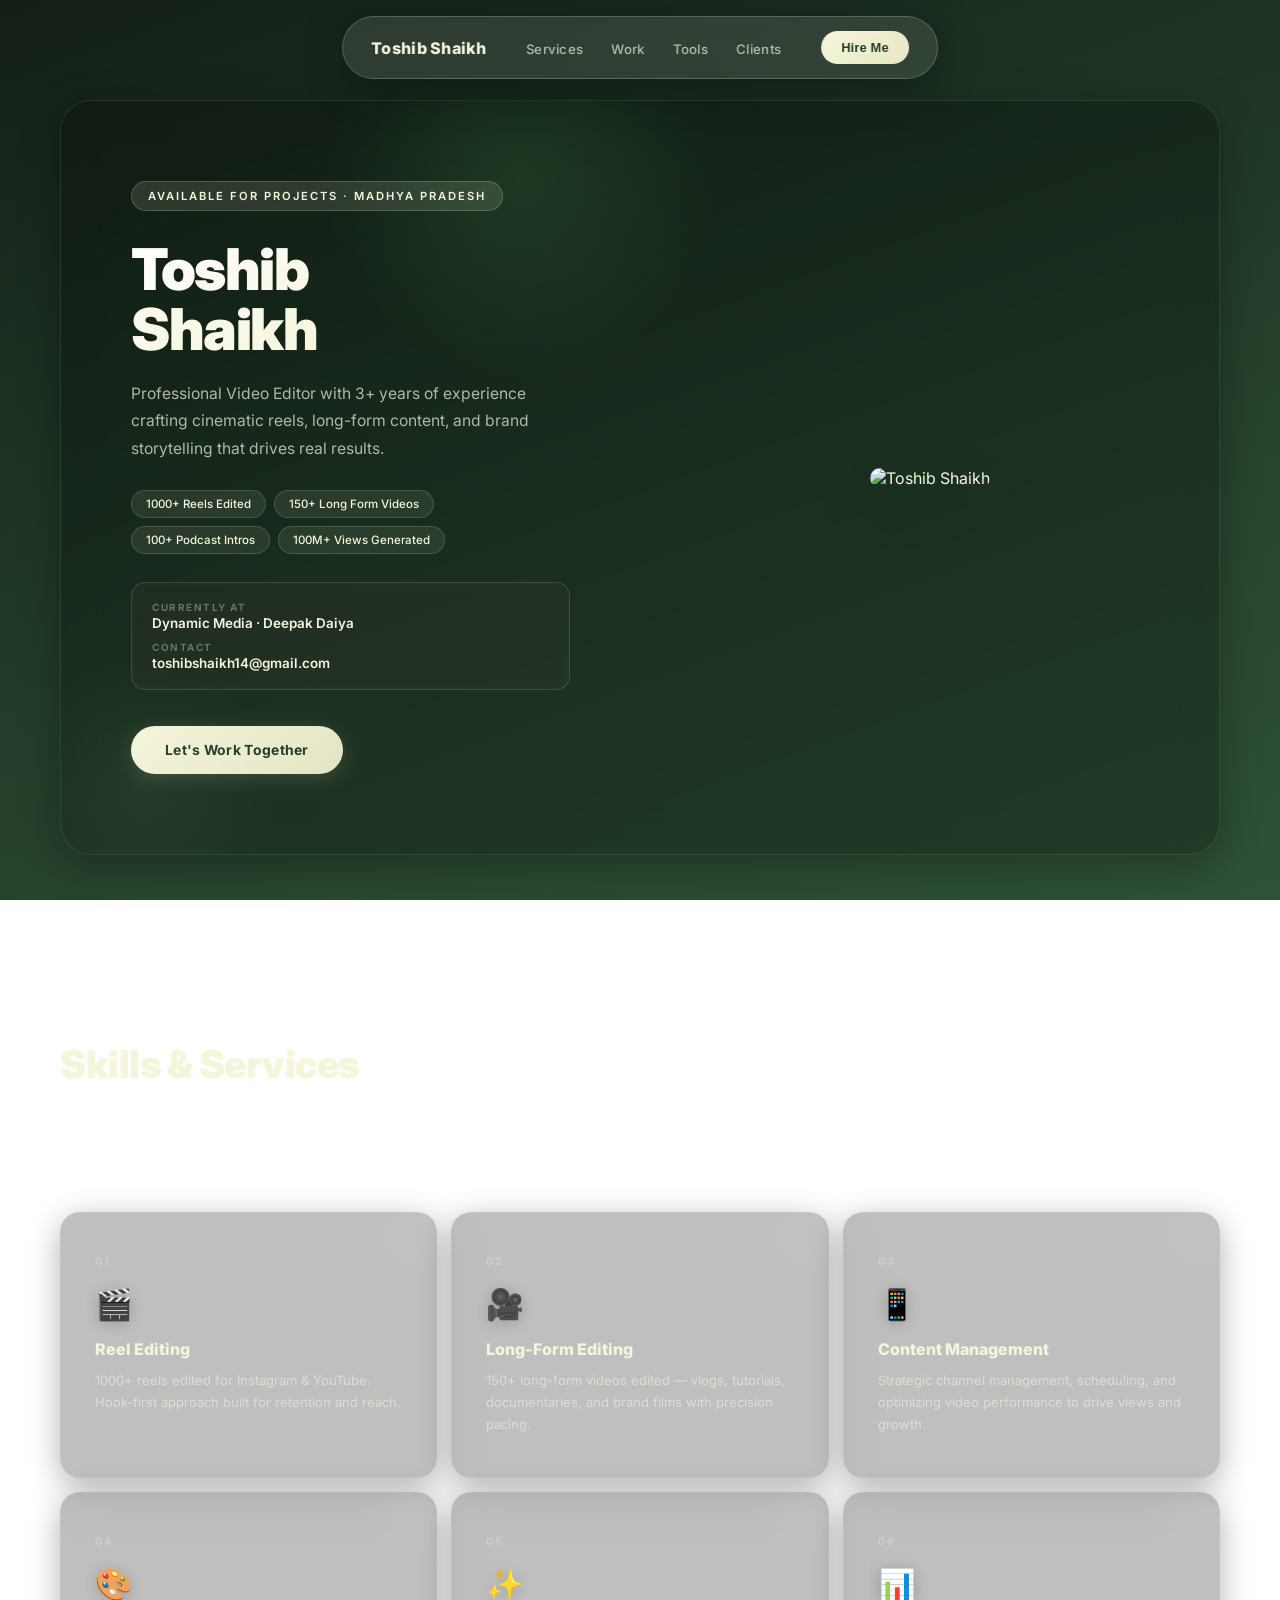
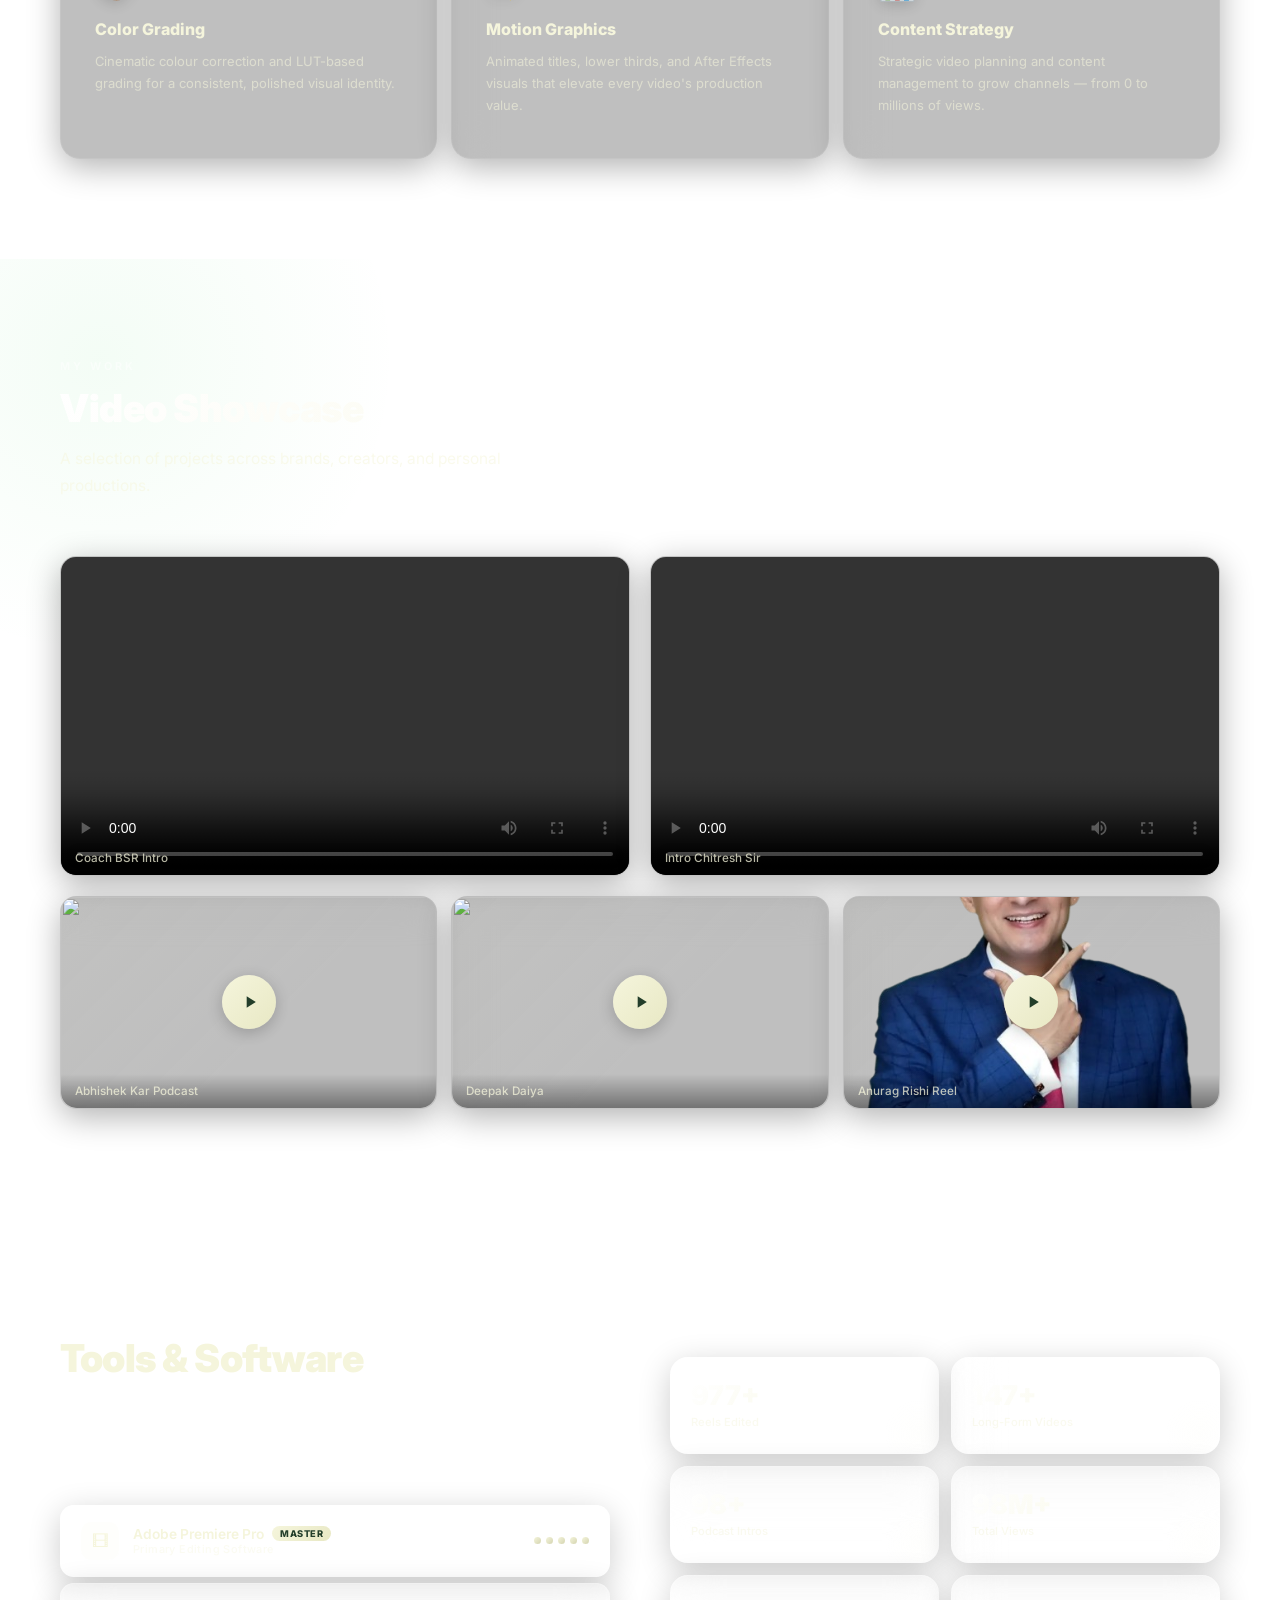
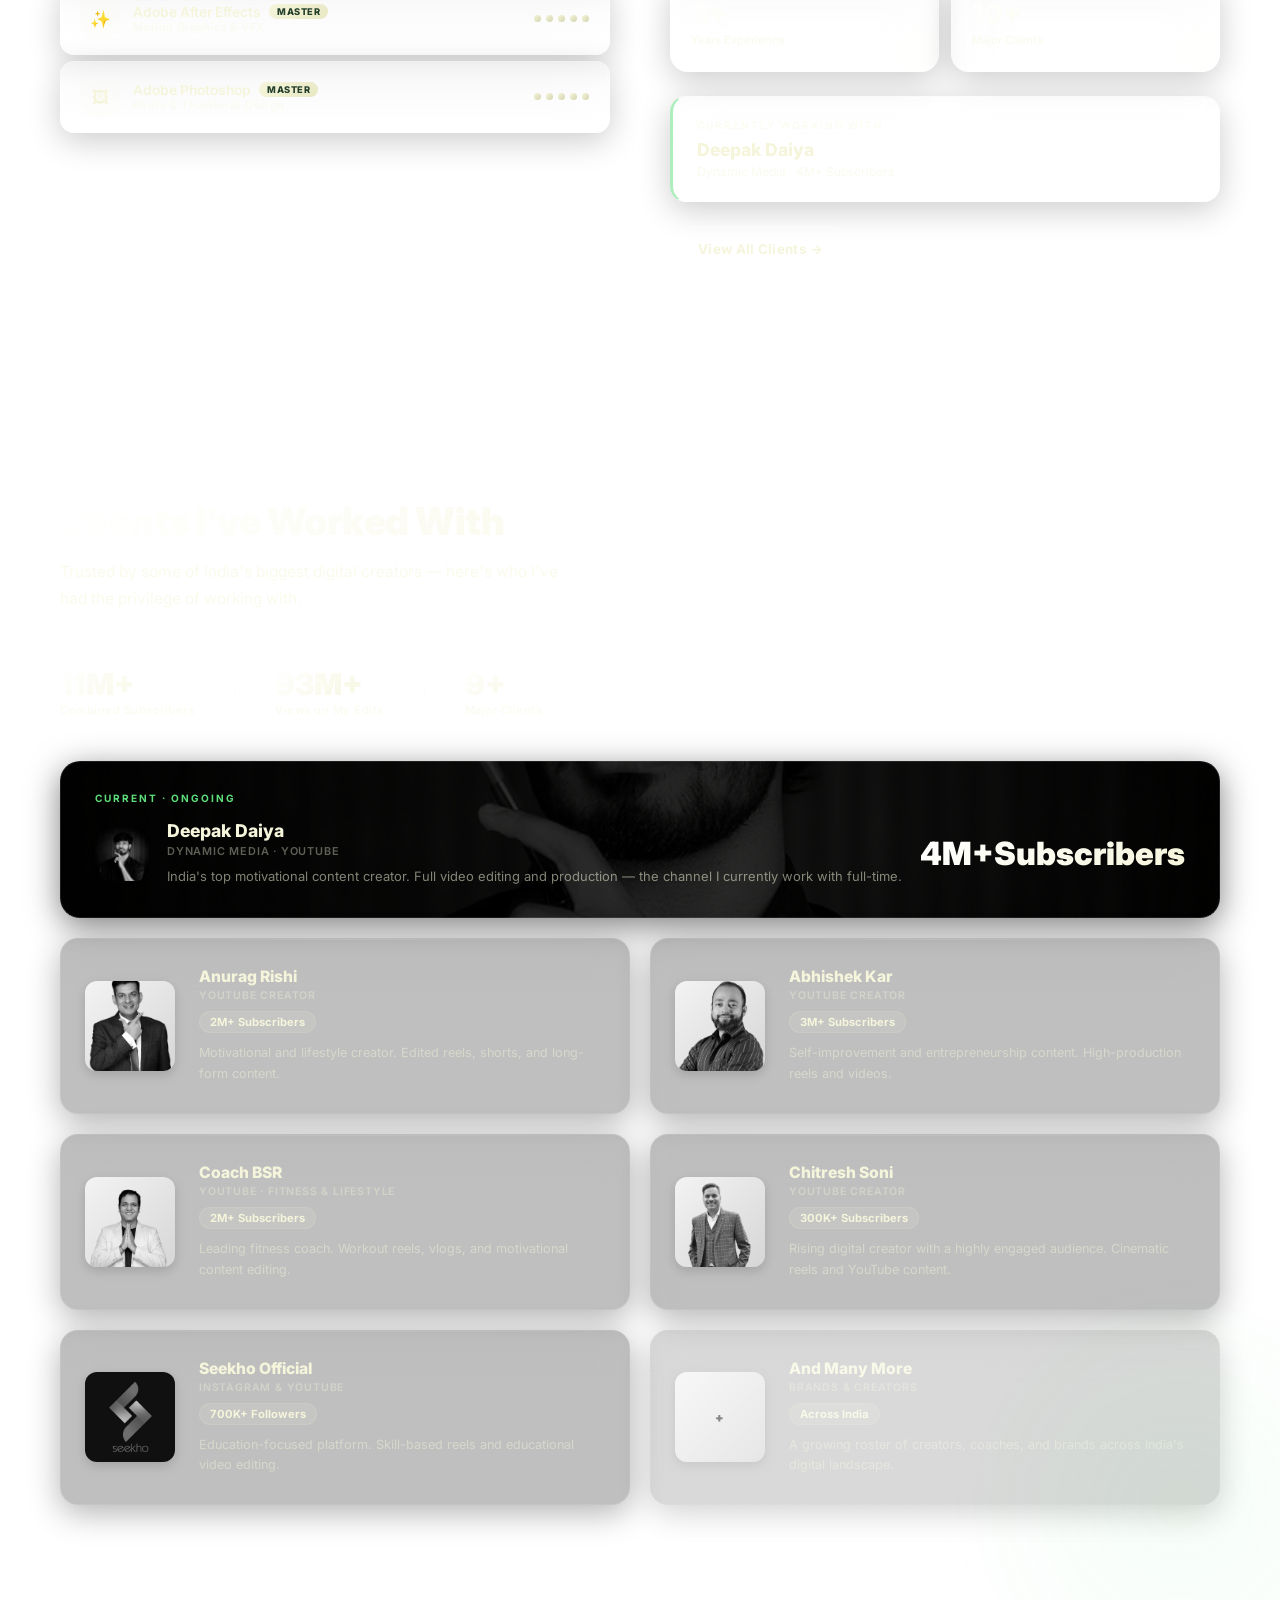
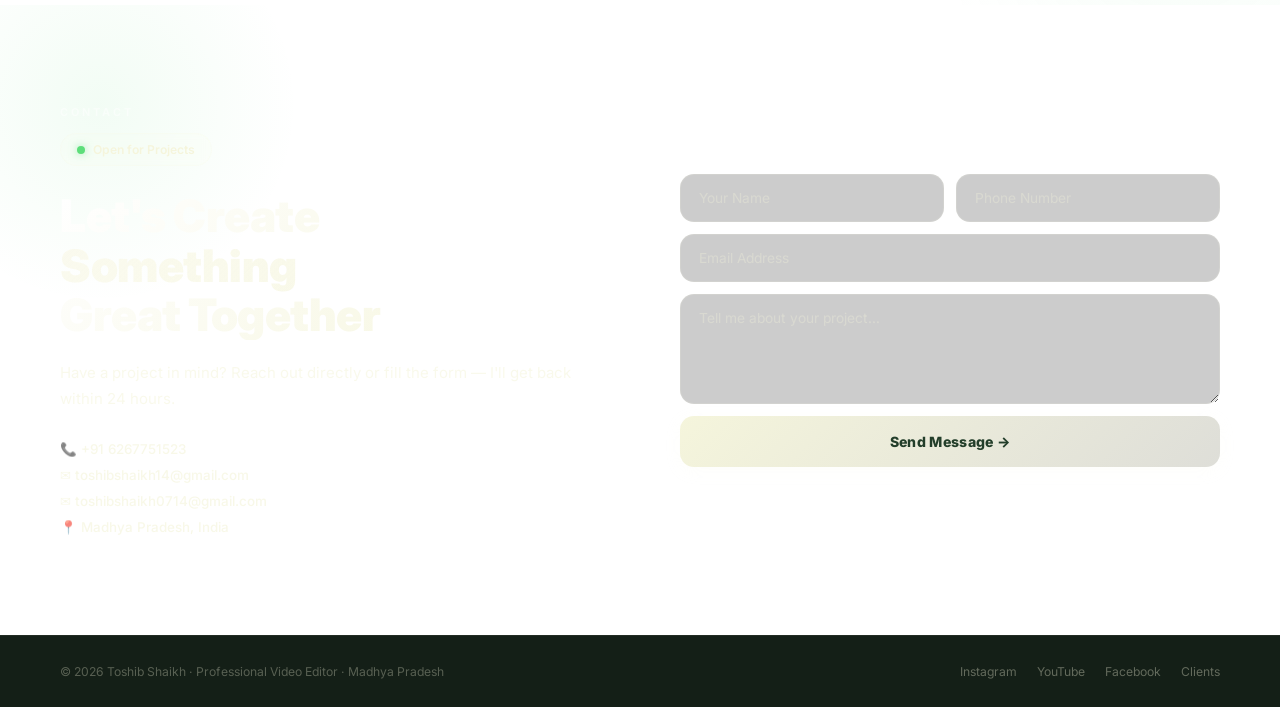
==== index.html @ c33f07a5 "added files" ====
<!DOCTYPE html>
<html lang="en">
<head>
  <meta charset="UTF-8" />
  <meta name="viewport" content="width=device-width, initial-scale=1.0" />
  <title>Toshib Shaikh — Portfolio</title>
  <link href="https://fonts.googleapis.com/css2?family=Inter:wght@300;400;500;600;700;800;900&display=swap" rel="stylesheet" />
  <link rel="stylesheet" href="style.css" />
</head>
<body>

  <!-- PAGE LOADER -->
  <div id="loader">
    <div class="loader-inner">
      <span>T</span><span>S</span>
    </div>
  </div>

  <!-- NAV -->
  <nav>
    <div class="logo">Toshib Shaikh</div>
    <ul>
      <li><a href="#services">Services</a></li>
      <li><a href="#showcase">Work</a></li>
      <li><a href="#tools">Tools</a></li>
      <li><a href="#clients">Clients</a></li>
    </ul>
    <button class="nav-cta" onclick="document.getElementById('cta').scrollIntoView({behavior:'smooth'})">Hire Me</button>
  </nav>

  <!-- 01 · HERO -->
  <section id="hero">
    <div class="hero-glass-panel">
      <div class="hero-left">
      <span class="hero-tag reveal-tag">Available for Projects · Madhya Pradesh</span>
      <h1 class="reveal-title">Toshib<br /><span>Shaikh</span></h1>
      <p class="reveal-fade">Professional Video Editor with 3+ years of experience crafting cinematic reels, long-form content, and brand storytelling that drives real results.</p>
      <div class="hero-badges reveal-fade">
        <span class="badge">1000+ Reels Edited</span>
        <span class="badge">150+ Long Form Videos</span>
        <span class="badge">100+ Podcast Intros</span>
        <span class="badge">100M+ Views Generated</span>
      </div>
      <div class="hero-meta reveal-fade">
        <div class="meta-item">
          <span class="meta-label">Currently at</span>
          <span class="meta-val">Dynamic Media · Deepak Daiya</span>
        </div>
        <div class="meta-item">
          <span class="meta-label">Contact</span>
          <span class="meta-val">toshibshaikh14@gmail.com</span>
        </div>
      </div>
      <a href="#cta" class="hero-btn reveal-fade">Let's Work Together</a>
    </div>

    <div class="hero-right">
      <img src="Untitled-1.png" alt="Toshib Shaikh" class="hero-photo" />
    </div>
    </div>
  </section>

  <!-- 02 · SERVICES -->
  <section id="services">
    <div class="section-label reveal">What I Do</div>
    <h2 class="section-title reveal">Skills &amp; Services</h2>
    <p class="section-sub reveal">From 60-second viral reels to full-scale video production — every frame crafted with intention.</p>

    <div class="services-grid">
      <div class="service-card reveal" style="--d:0ms">
        <div class="s-num">01</div>
        <div class="s-icon">🎬</div>
        <h3>Reel Editing</h3>
        <p>1000+ reels edited for Instagram &amp; YouTube. Hook-first approach built for retention and reach.</p>
      </div>
      <div class="service-card reveal" style="--d:100ms">
        <div class="s-num">02</div>
        <div class="s-icon">🎥</div>
        <h3>Long-Form Editing</h3>
        <p>150+ long-form videos edited — vlogs, tutorials, documentaries, and brand films with precision pacing.</p>
      </div>
      <div class="service-card reveal" style="--d:200ms">
        <div class="s-num">03</div>
        <div class="s-icon">📱</div>
        <h3>Content Management</h3>
        <p>Strategic channel management, scheduling, and optimizing video performance to drive views and growth.</p>
      </div>
      <div class="service-card reveal" style="--d:300ms">
        <div class="s-num">04</div>
        <div class="s-icon">🎨</div>
        <h3>Color Grading</h3>
        <p>Cinematic colour correction and LUT-based grading for a consistent, polished visual identity.</p>
      </div>
      <div class="service-card reveal" style="--d:400ms">
        <div class="s-num">05</div>
        <div class="s-icon">✨</div>
        <h3>Motion Graphics</h3>
        <p>Animated titles, lower thirds, and After Effects visuals that elevate every video's production value.</p>
      </div>
      <div class="service-card reveal" style="--d:500ms">
        <div class="s-num">06</div>
        <div class="s-icon">📊</div>
        <h3>Content Strategy</h3>
        <p>Strategic video planning and content management to grow channels — from 0 to millions of views.</p>
      </div>
    </div>
  </section>

  <!-- 03 · VIDEO SHOWCASE -->
  <section id="showcase">
    <div class="section-label reveal">My Work</div>
    <h2 class="section-title reveal">Video Showcase</h2>
    <p class="section-sub reveal">A selection of projects across brands, creators, and personal productions.</p>

        <div class="video-grid video-grid-top" style="display: grid; grid-template-columns: 1fr 1fr; gap: 20px; margin-bottom: 20px;">
      <div class="video-placeholder reveal" style="padding: 0; display: block; overflow: hidden;">
        <video src="intro bsr .mp4" controls preload="metadata" style="width: 100%; height: 100%; object-fit: cover;"></video>
        <div class="video-label">Coach BSR Intro</div>
      </div>
      <div class="video-placeholder reveal" style="padding: 0; display: block; overflow: hidden;">
        <video src="intro chitresh sir .mp4" controls preload="metadata" style="width: 100%; height: 100%; object-fit: cover;"></video>
        <div class="video-label">Intro Chitresh Sir</div>
      </div>
    </div>

    <div class="video-grid video-grid-bottom" style="display: grid; grid-template-columns: repeat(3, 1fr); gap: 14px;">
      <a href="https://youtu.be/81o1W-Tavi4?si=XiEl5JN5Mvs0UASx" target="_blank" class="video-placeholder reveal" style="padding: 0; display: block; overflow: hidden; text-decoration: none;">
        <img src="https://img.youtube.com/vi/81o1W-Tavi4/hqdefault.jpg" style="width: 100%; height: 100%; object-fit: cover;" />
        <div class="play-btn" style="position: absolute; top: 50%; left: 50%; margin: -27px 0 0 -27px; z-index: 2;">
          <svg viewBox="0 0 24 24"><path d="M8 5v14l11-7z"/></svg>
        </div>
        <div class="video-label">Abhishek Kar Podcast</div>
      </a>
      
      <a href="https://youtube.com/shorts/jWPcr5evZ18?si=0eMpewU6nlNtrWxi" target="_blank" class="video-placeholder reveal" style="padding: 0; display: block; overflow: hidden; text-decoration: none;">
        <img src="https://img.youtube.com/vi/jWPcr5evZ18/hqdefault.jpg" style="width: 100%; height: 100%; object-fit: cover;" />
        <div class="play-btn" style="position: absolute; top: 50%; left: 50%; margin: -27px 0 0 -27px; z-index: 2;">
          <svg viewBox="0 0 24 24"><path d="M8 5v14l11-7z"/></svg>
        </div>
        <div class="video-label">Deepak Daiya</div>
      </a>

      <a href="https://www.instagram.com/reel/DUlFeMIiTNd/?igsh=MWJrN2l4NTV4YjMwaQ==" target="_blank" class="video-placeholder reveal" style="padding: 0; display: block; overflow: hidden; text-decoration: none;">
        <img src="anurag rishi.png" style="width: 100%; height: 100%; object-fit: cover;" />
        <div class="play-btn" style="position: absolute; top: 50%; left: 50%; margin: -27px 0 0 -27px; z-index: 2;">
          <svg viewBox="0 0 24 24"><path d="M8 5v14l11-7z"/></svg>
        </div>
        <div class="video-label">Anurag Rishi Reel</div>
      </a>
    </div>
  </section>

  <!-- 04 · TOOLS -->
  <section id="tools">
    <div class="tools-wrapper">
      <div>
        <div class="section-label reveal">My Arsenal</div>
        <h2 class="section-title reveal">Tools &amp; Software</h2>
        <p class="section-sub reveal">Master-level Adobe suite expertise with deep knowledge across editing, design, and social platforms.</p>
        <div class="tools-list">

          <div class="tool-row reveal" style="--d:0ms">
            <div class="tool-info">
              <div class="tool-icon">🎞</div>
              <div>
                <div class="tool-name">Adobe Premiere Pro <span class="master-tag">Master</span></div>
                <div class="tool-cat">Primary Editing Software</div>
              </div>
            </div>
            <div class="tool-level">
              <div class="dot filled"></div><div class="dot filled"></div><div class="dot filled"></div><div class="dot filled"></div><div class="dot filled"></div>
            </div>
          </div>

          <div class="tool-row reveal" style="--d:60ms">
            <div class="tool-info">
              <div class="tool-icon">✨</div>
              <div>
                <div class="tool-name">Adobe After Effects <span class="master-tag">Master</span></div>
                <div class="tool-cat">Motion Graphics &amp; VFX</div>
              </div>
            </div>
            <div class="tool-level">
              <div class="dot filled"></div><div class="dot filled"></div><div class="dot filled"></div><div class="dot filled"></div><div class="dot filled"></div>
            </div>
          </div>

          <div class="tool-row reveal" style="--d:120ms">
            <div class="tool-info">
              <div class="tool-icon">🖼</div>
              <div>
                <div class="tool-name">Adobe Photoshop <span class="master-tag">Master</span></div>
                <div class="tool-cat">Photo &amp; Thumbnail Design</div>
              </div>
            </div>
            <div class="tool-level">
              <div class="dot filled"></div><div class="dot filled"></div><div class="dot filled"></div><div class="dot filled"></div><div class="dot filled"></div>
            </div>
          </div>

        </div>
      </div>

      <div class="tools-right">
        <div class="section-label reveal">By the Numbers</div>
        <div class="tools-stat">
          <div class="stat-box reveal" style="--d:0ms"><div class="num">1000+</div><div class="lbl">Reels Edited</div></div>
          <div class="stat-box reveal" style="--d:80ms"><div class="num">150+</div><div class="lbl">Long-Form Videos</div></div>
          <div class="stat-box reveal" style="--d:160ms"><div class="num">100+</div><div class="lbl">Podcast Intros</div></div>
          <div class="stat-box reveal" style="--d:240ms"><div class="num">100M+</div><div class="lbl">Total Views</div></div>
          <div class="stat-box reveal" style="--d:320ms"><div class="num">3+</div><div class="lbl">Years Experience</div></div>
          <div class="stat-box reveal" style="--d:400ms"><div class="num">10+</div><div class="lbl">Major Clients</div></div>
        </div>

        <div class="currently-at reveal">
          <div class="ca-label">Currently Working With</div>
          <div class="ca-name">Deepak Daiya</div>
          <div class="ca-sub">Dynamic Media · 4M+ Subscribers</div>
        </div>

        <a href="#clients" class="view-clients-btn reveal">View All Clients →</a>
      </div>
    </div>
  </section>

  <!-- 05 · CLIENTS -->
  <section id="clients">
    <div class="section-label reveal">Collaborations</div>
    <h2 class="section-title reveal">Clients I've Worked With</h2>
    <p class="section-sub reveal">Trusted by some of India's biggest digital creators — here's who I've had the privilege of working with.</p>

    <!-- Impact numbers -->
    <div class="clients-impact reveal">
      <div class="ci-item"><span class="ci-num">12M+</span><span class="ci-lbl">Combined Subscribers</span></div>
      <div class="ci-divider"></div>
      <div class="ci-item"><span class="ci-num">100M+</span><span class="ci-lbl">Views on My Edits</span></div>
      <div class="ci-divider"></div>
      <div class="ci-item"><span class="ci-num">10+</span><span class="ci-lbl">Major Clients</span></div>
    </div>

    <!-- Featured client -->
    <!-- Added background style for Deepak Daiya per user request -->
    <div class="client-featured reveal" style="background: linear-gradient(rgba(0,0,0,0.8), rgba(0,0,0,0.8)), url('deepak daiya.jpg') center/cover; background-blend-mode: luminosity; box-shadow: 0 8px 32px rgba(0, 0, 0, 0.5); border: 1px solid rgba(255, 255, 255, 0.1);">
      <div class="cf-badge">Current · Ongoing</div>
      <div class="cf-body">
        <img src="deepak daiya.jpg" class="cf-avatar" alt="Deepak Daiya" style="object-fit: cover; filter: grayscale(100%); padding: 0;" />
        <div class="cf-info">
          <h3>Deepak Daiya</h3>
          <span class="cf-platform">Dynamic Media · YouTube</span>
          <p>India's top motivational content creator. Full video editing and production — the channel I currently work with full-time.</p>
        </div>
        <div class="cf-subs">4M+<span>Subscribers</span></div>
      </div>
    </div>

    <!-- Client grid -->
    <div class="clients-grid">
      <div class="client-card reveal" style="--d:0ms">
        <img src="anurag rishi.png" class="client-avatar" alt="Anurag Rishi" style="object-fit: cover; padding: 0;" />
        <div class="client-info">
          <h3>Anurag Rishi</h3>
          <div class="client-platform">YouTube Creator</div>
          <div class="client-subs">2M+ Subscribers</div>
          <p class="client-desc">Motivational and lifestyle creator. Edited reels, shorts, and long-form content.</p>
        </div>
      </div>
      <div class="client-card reveal" style="--d:100ms">
        <img src="Abhishek kar.png" class="client-avatar" alt="Abhishek Kar" style="object-fit: cover; padding: 0;" />
        <div class="client-info">
          <h3>Abhishek Kar</h3>
          <div class="client-platform">YouTube Creator</div>
          <div class="client-subs">3M+ Subscribers</div>
          <p class="client-desc">Self-improvement and entrepreneurship content. High-production reels and videos.</p>
        </div>
      </div>
      <div class="client-card reveal" style="--d:200ms">
        <img src="coach bsr.png" class="client-avatar" alt="Coach BSR" style="object-fit: cover; padding: 0;" />
        <div class="client-info">
          <h3>Coach BSR</h3>
          <div class="client-platform">YouTube · Fitness &amp; Lifestyle</div>
          <div class="client-subs">2M+ Subscribers</div>
          <p class="client-desc">Leading fitness coach. Workout reels, vlogs, and motivational content editing.</p>
        </div>
      </div>
      <div class="client-card reveal" style="--d:300ms">
        <img src="chitresh soni.png" class="client-avatar" alt="Chitresh Soni" style="object-fit: cover; padding: 0;" />
        <div class="client-info">
          <h3>Chitresh Soni</h3>
          <div class="client-platform">YouTube Creator</div>
          <div class="client-subs">300K+ Subscribers</div>
          <p class="client-desc">Rising digital creator with a highly engaged audience. Cinematic reels and YouTube content.</p>
        </div>
      </div>
      <div class="client-card reveal" style="--d:400ms">
        <img src="seekho.webp" class="client-avatar" alt="Seekho" style="object-fit: cover; padding: 0;" />
        <div class="client-info">
          <h3>Seekho Official</h3>
          <div class="client-platform">Instagram &amp; YouTube</div>
          <div class="client-subs">700K+ Followers</div>
          <p class="client-desc">Education-focused platform. Skill-based reels and educational video editing.</p>
        </div>
      </div>
      <div class="client-card reveal many-more" style="--d:500ms">
        <div class="client-avatar">+</div>
        <div class="client-info">
          <h3>And Many More</h3>
          <div class="client-platform">Brands &amp; Creators</div>
          <div class="client-subs">Across India</div>
          <p class="client-desc">A growing roster of creators, coaches, and brands across India's digital landscape.</p>
        </div>
      </div>
    </div>
  </section>

  <!-- 06 · CTA -->
  <section id="cta">
    <div class="cta-left">
      <div class="section-label reveal">Contact</div>
      <div class="avail-badge reveal"><span class="avail-dot"></span> Open for Projects</div>
      <h2 class="reveal">Let's Create<br /><em>Something</em><br />Great Together</h2>
      <p class="reveal">Have a project in mind? Reach out directly or fill the form — I'll get back within 24 hours.</p>
      <div class="contact-details reveal">
        <a href="tel:6267751523" class="contact-link">📞 +91 6267751523</a>
        <a href="mailto:toshibshaikh14@gmail.com" class="contact-link">✉ toshibshaikh14@gmail.com</a>
        <a href="mailto:toshibshaikh0714@gmail.com" class="contact-link">✉ toshibshaikh0714@gmail.com</a>
        <span class="contact-link">📍 Madhya Pradesh, India</span>
      </div>
    </div>

    <form class="contact-form reveal" onsubmit="handleSubmit(event)">
      <div class="form-row">
        <input type="text" id="contact-name" placeholder="Your Name" required />
        <input type="tel" id="contact-phone" placeholder="Phone Number" required />
      </div>
      <input type="email" id="contact-email" placeholder="Email Address" required />
      <textarea id="contact-msg" placeholder="Tell me about your project…"></textarea>
      <button type="submit" class="submit-btn">Send Message →</button>
    </form>
  </section>

  <!-- FOOTER -->
  <footer>
    <p>&copy; 2026 Toshib Shaikh · Professional Video Editor · Madhya Pradesh</p>
    <div class="socials">
      <a href="#">Instagram</a>
      <a href="#">YouTube</a>
      <a href="#">Facebook</a>
      <a href="#clients">Clients</a>
    </div>
  </footer>

  <script src="script.js"></script>
</body>
</html>
---- style.css ----
*, *::before, *::after { margin: 0; padding: 0; box-sizing: border-box; }

:root {
  --green: #233E2A;
  --cream: #F5F5DC;
  --green-light: #2e5237;
  --green-mid:   #1e3823;
  --green-dark:  #141f17;
  --glow: rgba(93,222,122,0.18);
  --ease: cubic-bezier(0.16, 1, 0.3, 1);
}

/* ══════════════════════════════
   PAGE LOAD
══════════════════════════════ */
body {
  font-family: 'Inter', sans-serif;
  background: linear-gradient(160deg, var(--green-dark) 0%, var(--green) 55%, var(--green-light) 100%);
  background-attachment: fixed;
  color: var(--cream);
  overflow-x: hidden;
  opacity: 0;
  transition: opacity 0.5s ease;
}
body.loaded { opacity: 1; }

/* Loader */
#loader {
  position: fixed;
  inset: 0;
  z-index: 9999;
  background: linear-gradient(135deg, var(--green-dark) 0%, var(--green) 60%, var(--green-light) 100%);
  display: flex;
  align-items: center;
  justify-content: center;
  transition: opacity 0.6s var(--ease), visibility 0.6s var(--ease);
}
#loader.hidden { opacity: 0; visibility: hidden; }

.loader-inner {
  display: flex;
  gap: 4px;
  font-size: 3.2rem;
  font-weight: 900;
  color: var(--cream);
  letter-spacing: -3px;
  position: relative;
}

.loader-inner::after {
  content: '';
  position: absolute;
  inset: -20px;
  border-radius: 50%;
  background: radial-gradient(circle, var(--glow) 0%, transparent 70%);
  animation: loaderGlow 1.4s ease infinite alternate;
}

@keyframes loaderGlow {
  from { transform: scale(0.8); opacity: 0.4; }
  to   { transform: scale(1.4); opacity: 1; }
}

.loader-inner span {
  display: inline-block;
  animation: loaderBounce 0.7s var(--ease) infinite alternate;
}
.loader-inner span:nth-child(2) { animation-delay: 0.18s; }

@keyframes loaderBounce {
  from { transform: translateY(0) scale(1);    opacity: 0.5; }
  to   { transform: translateY(-16px) scale(1.1); opacity: 1; }
}

/* ══════════════════════════════
   SCROLL REVEAL ANIMATIONS
══════════════════════════════ */
.reveal,
.reveal-tag,
.reveal-title,
.reveal-fade {
  opacity: 0;
  transform: translateY(40px) scale(0.96);
  filter: blur(8px);
  transition:
    opacity  0.75s var(--ease) var(--d, 0ms),
    transform 0.75s var(--ease) var(--d, 0ms),
    filter   0.75s var(--ease) var(--d, 0ms);
}

.reveal-title {
  transform: translateY(50px) scale(0.94);
  filter: blur(10px);
  transition-duration: 0.9s;
}

.reveal-tag {
  transform: translateY(20px) scale(0.98);
  filter: blur(4px);
  transition-duration: 0.55s;
}

.reveal.visible,
.reveal-tag.visible,
.reveal-title.visible,
.reveal-fade.visible {
  opacity: 1;
  transform: translateY(0) scale(1);
  filter: blur(0);
}

/* ══════════════════════════════
   NAV
══════════════════════════════ */
nav {
  position: fixed;
  top: 16px; left: 50%; right: auto;
  transform: translateX(-50%);
  z-index: 100;
  display: flex;
  align-items: center;
  justify-content: space-between;
  gap: 40px;
  padding: 14px 28px;
  background: rgba(0, 0, 0, 0.3);
  border: 1px solid rgba(255, 255, 255, 0.1);
  background: rgba(255, 255, 255, 0.1);
  backdrop-filter: blur(18px);
  -webkit-backdrop-filter: blur(18px);
  border: 1px solid rgba(255, 255, 255, 0.2);
  border-radius: 50px;
  width: max-content;
  max-width: calc(100vw - 48px);
  box-shadow: 0 8px 40px rgba(0,0,0,0.35);
}

nav .logo {
  font-size: 1rem;
  font-weight: 800;
  color: var(--cream);
  letter-spacing: 0.3px;
  white-space: nowrap;
}

nav ul {
  list-style: none;
  display: flex;
  gap: 28px;
}

nav ul a {
  text-decoration: none;
  color: var(--cream);
  font-size: 0.82rem;
  font-weight: 500;
  letter-spacing: 0.3px;
  opacity: 0.7;
  transition: opacity 0.2s;
  white-space: nowrap;
}
nav ul a:hover { opacity: 1; }

nav .nav-cta {
  background: linear-gradient(135deg, var(--cream) 0%, #e8e8c4 100%);
  color: var(--green);
  border: none;
  padding: 9px 20px;
  font-size: 0.8rem;
  font-weight: 700;
  border-radius: 30px;
  cursor: pointer;
  letter-spacing: 0.2px;
  transition: transform 0.2s, box-shadow 0.2s;
  white-space: nowrap;
}
nav .nav-cta:hover {
  transform: translateY(-2px);
  box-shadow: 0 6px 20px rgba(245,245,220,0.2);
}

/* ══════════════════════════════
   HERO
══════════════════════════════ */
#hero {
  min-height: 100vh;
  display: flex;
  align-items: center;
  justify-content: center;
  padding-top: 100px;
  padding-bottom: 60px;
}

.hero-glass-panel {
  display: grid;
  grid-template-columns: 1fr 1fr;
  width: 100%;
  max-width: 1200px;
  background: rgba(0, 0, 0, 0.25);
  backdrop-filter: blur(20px);
  -webkit-backdrop-filter: blur(20px);
  border: 1px solid rgba(255, 255, 255, 0.1);
  box-shadow: 0 10px 40px rgba(0,0,0,0.3);
  border-radius: 32px;
  position: relative;
  overflow: hidden;
}

.hero-left {
  display: flex;
  flex-direction: column;
  justify-content: center;
  padding: 80px 70px;
  position: relative;
  z-index: 2;
}

.hero-left::before {
  content: '';
  position: absolute;
  top: -120px; right: -80px;
  width: 400px; height: 400px;
  border-radius: 50%;
  background: radial-gradient(circle, rgba(93,222,122,0.12) 0%, transparent 70%);
  pointer-events: none;
}

.hero-left::after {
  content: '';
  position: absolute;
  bottom: -80px; left: -60px;
  width: 280px; height: 280px;
  border-radius: 50%;
  background: radial-gradient(circle, rgba(245,245,220,0.05) 0%, transparent 70%);
  pointer-events: none;
}

.hero-tag {
  display: inline-block;
  background: rgba(245,245,220,0.12);
  border: 1px solid rgba(245,245,220,0.2);
  color: var(--cream);
  font-size: 0.7rem;
  font-weight: 600;
  letter-spacing: 2px;
  text-transform: uppercase;
  padding: 7px 16px;
  border-radius: 30px;
  margin-bottom: 28px;
  width: fit-content;
}

.hero-left h1 {
  font-size: clamp(2.8rem, 4.5vw, 4.2rem);
  font-weight: 900;
  line-height: 1.05;
  letter-spacing: -1.5px;
  margin-bottom: 20px;
  background: linear-gradient(135deg, #ffffff 0%, var(--cream) 60%, rgba(245,245,220,0.6) 100%);
  -webkit-background-clip: text;
  -webkit-text-fill-color: transparent;
  background-clip: text;
}

.hero-left h1 span {
  background: linear-gradient(135deg, rgba(245,245,220,0.45) 0%, rgba(245,245,220,0.2) 100%);
  -webkit-background-clip: text;
  -webkit-text-fill-color: transparent;
  background-clip: text;
}

.hero-left > p {
  font-size: 0.98rem;
  color: rgba(245,245,220,0.7);
  font-weight: 400;
  line-height: 1.75;
  max-width: 400px;
  margin-bottom: 28px;
}

.hero-badges {
  display: flex;
  flex-wrap: wrap;
  gap: 8px;
  margin-bottom: 28px;
}

.badge {
  background: rgba(245,245,220,0.08);
  border: 1px solid rgba(245,245,220,0.15);
  color: var(--cream);
  font-size: 0.72rem;
  font-weight: 500;
  padding: 6px 14px;
  border-radius: 30px;
  backdrop-filter: blur(4px);
  transition: background 0.2s, border-color 0.2s;
}
.badge:hover {
  background: rgba(245,245,220,0.14);
  border-color: rgba(245,245,220,0.3);
}

.hero-meta {
  display: flex;
  flex-direction: column;
  gap: 10px;
  margin-bottom: 36px;
  padding: 18px 20px;
  background: rgba(245,245,220,0.06);
  border: 1px solid rgba(245,245,220,0.12);
  border-radius: 14px;
  backdrop-filter: blur(4px);
}

.meta-item { display: flex; flex-direction: column; gap: 2px; }

.meta-label {
  font-size: 0.62rem;
  font-weight: 700;
  color: rgba(245,245,220,0.35);
  letter-spacing: 1.5px;
  text-transform: uppercase;
}

.meta-val {
  font-size: 0.84rem;
  font-weight: 600;
  color: var(--cream);
}

.hero-btn {
  display: inline-block;
  background: linear-gradient(135deg, var(--cream) 0%, #e4e4c4 100%);
  color: var(--green);
  font-size: 0.87rem;
  font-weight: 700;
  padding: 16px 34px;
  border-radius: 30px;
  text-decoration: none;
  letter-spacing: 0.3px;
  width: fit-content;
  transition: transform 0.25s var(--ease), box-shadow 0.25s;
  box-shadow: 0 4px 20px rgba(245,245,220,0.15);
}
.hero-btn:hover {
  transform: translateY(-3px) scale(1.02);
  box-shadow: 0 10px 32px rgba(245,245,220,0.25);
}

.hero-right {
  /* Pure green background for the image per user request */
  background: transparent;
  display: flex;
  flex-direction: column;
  align-items: center;
  justify-content: center;
  gap: 16px;
  position: relative;
  overflow: hidden;
  border-radius: 0 0 0 32px;
}



.hero-photo {
  max-width: 90%;
  height: auto;
  border-radius: 20px;
  object-fit: cover;
  filter: drop-shadow(0 20px 40px rgba(0,0,0,0.5));
}

/* ══════════════════════════════
   SHARED SECTION
══════════════════════════════ */
section { padding: 100px 60px; }

.section-label {
  color: rgba(255,255,255,0.5) !important;
  font-size: 0.68rem;
  font-weight: 700;
  letter-spacing: 3px;
  text-transform: uppercase;
  color: var(--green);
  opacity: 0.45;
  margin-bottom: 14px;
}

.section-title {
  font-size: clamp(1.9rem, 3vw, 2.8rem);
  font-weight: 900;
  color: var(--cream);
  line-height: 1.12;
  letter-spacing: -0.5px;
  margin-bottom: 16px;
}

.section-sub {
  font-size: 0.97rem;
  color: rgba(255,255,255,0.7);
  opacity: 0.55;
  line-height: 1.72;
  max-width: 520px;
  margin-bottom: 56px;
}

/* ══════════════════════════════
   SERVICES
══════════════════════════════ */
#services {
  background: transparent;
}

.services-grid {
  display: grid;
  grid-template-columns: repeat(3, 1fr);
  gap: 14px;
}

.service-card {
  background: rgba(0, 0, 0, 0.25);
  backdrop-filter: blur(20px);
  -webkit-backdrop-filter: blur(20px);
  border: 1px solid rgba(255, 255, 255, 0.1);
  box-shadow: 0 8px 32px rgba(0, 0, 0, 0.3);
  padding: 42px 34px;
  border-radius: 20px;
  transition: transform 0.35s var(--ease), box-shadow 0.35s, background 0.35s;
  cursor: default;
  position: relative;
  overflow: hidden;
}

.service-card::before {
  content: '';
  position: absolute;
  top: -40px; right: -40px;
  width: 120px; height: 120px;
  border-radius: 50%;
  background: radial-gradient(circle, rgba(245,245,220,0.06) 0%, transparent 70%);
  transition: transform 0.4s var(--ease);
}

.service-card:hover {
  transform: translateY(-8px) scale(1.01);
  box-shadow: 0 20px 50px rgba(35,62,42,0.3);
  background: rgba(255, 255, 255, 0.1);
}
.service-card:hover::before { transform: scale(2.5); }

.service-card .s-num {
  font-size: 0.65rem;
  font-weight: 700;
  color: rgba(245,245,220,0.3);
  letter-spacing: 2px;
  margin-bottom: 18px;
}

.service-card .s-icon {
  font-size: 1.9rem;
  margin-bottom: 16px;
  display: block;
  filter: drop-shadow(0 2px 8px rgba(0,0,0,0.2));
}

.service-card h3 {
  font-size: 1rem;
  font-weight: 800;
  color: var(--cream);
  margin-bottom: 10px;
  line-height: 1.3;
}

.service-card p {
  font-size: 0.81rem;
  color: rgba(245,245,220,0.55);
  line-height: 1.7;
}

/* ══════════════════════════════
   SHOWCASE
══════════════════════════════ */
#showcase {
  background: transparent;
  position: relative;
  overflow: hidden;
}

#showcase::before {
  content: '';
  position: absolute;
  top: -200px; left: -200px;
  width: 600px; height: 600px;
  border-radius: 50%;
  background: radial-gradient(circle, rgba(93,222,122,0.07) 0%, transparent 70%);
  pointer-events: none;
}

#showcase .section-label { color: rgba(245,245,220,0.5); opacity: 1; }
#showcase .section-title {
  color: var(--cream);
  background: linear-gradient(135deg, #fff 0%, var(--cream) 100%);
  -webkit-background-clip: text;
  -webkit-text-fill-color: transparent;
  background-clip: text;
}
#showcase .section-sub { color: rgba(245,245,220,0.55); opacity: 1; }

.video-grid {
  display: grid;
  grid-template-columns: repeat(3, 1fr);
  gap: 14px;
}

.video-placeholder {
  background: rgba(0, 0, 0, 0.25);
  backdrop-filter: blur(20px);
  -webkit-backdrop-filter: blur(20px);
  border: 1px solid rgba(255, 255, 255, 0.1);
  border-radius: 16px;
  box-shadow: 0 8px 32px rgba(0, 0, 0, 0.3);
  aspect-ratio: 16/9;
  display: flex;
  flex-direction: column;
  align-items: center;
  justify-content: center;
  gap: 12px;
  cursor: pointer;
  transition: transform 0.35s var(--ease), background 0.3s, border-color 0.3s, box-shadow 0.35s;
  position: relative;
  overflow: hidden;
}

.video-placeholder::before {
  content: '';
  position: absolute;
  inset: 0;
  background: linear-gradient(135deg, rgba(245,245,220,0.04) 0%, transparent 60%);
  border-radius: 16px;
}

.video-placeholder:hover {
  background: rgba(245,245,220,0.1);
  border-color: rgba(245,245,220,0.25);
  transform: scale(1.03) translateY(-4px);
  box-shadow: 0 16px 48px rgba(0,0,0,0.3);
}

.play-btn {
  width: 54px;
  height: 54px;
  border-radius: 50%;
  background: linear-gradient(135deg, var(--cream) 0%, #e8e8c4 100%);
  display: flex;
  align-items: center;
  justify-content: center;
  transition: transform 0.3s var(--ease), box-shadow 0.3s;
  box-shadow: 0 4px 16px rgba(0,0,0,0.2);
}
.video-placeholder:hover .play-btn {
  transform: scale(1.18);
  box-shadow: 0 8px 28px rgba(245,245,220,0.25);
}

.play-btn svg {
  width: 20px; height: 20px;
  fill: var(--green);
  margin-left: 3px;
}

.video-placeholder span {
  font-size: 0.72rem;
  font-weight: 600;
  color: rgba(245,245,220,0.35);
  letter-spacing: 1px;
  text-transform: uppercase;
  position: relative;
  z-index: 1;
}

.video-label {
  position: absolute;
  bottom: 0; left: 0; right: 0;
  padding: 10px 14px;
  background: linear-gradient(transparent, rgba(0,0,0,0.4));
  border-radius: 0 0 16px 16px;
  font-size: 0.73rem;
  color: rgba(245,245,220,0.75);
  font-weight: 500;
}

/* ══════════════════════════════
   TOOLS
══════════════════════════════ */
#tools {
  background: transparent;
}

.tools-wrapper {
  display: grid;
  grid-template-columns: 1fr 1fr;
  gap: 60px;
  align-items: start;
}

.tools-list {
  display: flex;
  flex-direction: column;
  gap: 6px;
}

.tool-row {
  display: flex;
  align-items: center;
  justify-content: space-between;
  padding: 16px 20px;
  background: rgba(255, 255, 255, 0.08);
  backdrop-filter: blur(24px); box-shadow: 0 8px 32px rgba(0, 0, 0, 0.2);
  -webkit-backdrop-filter: blur(24px); box-shadow: 0 8px 32px rgba(0, 0, 0, 0.2);
  border-radius: 14px;
  border: 1px solid rgba(255, 255, 255, 0.2);
  transition: transform 0.3s var(--ease), box-shadow 0.3s, background 0.3s;
}
.tool-row:hover {
  background: rgba(255, 255, 255, 0.1);
  transform: translateX(6px);
  box-shadow: 0 8px 28px rgba(35,62,42,0.25);
}

.tool-info {
  display: flex;
  align-items: center;
  gap: 14px;
}

.tool-icon {
  width: 38px; height: 38px;
  border-radius: 10px;
  background: rgba(245,245,220,0.1);
  display: flex;
  align-items: center;
  justify-content: center;
  font-size: 1.05rem;
  flex-shrink: 0;
}

.tool-name {
  font-size: 0.86rem;
  font-weight: 600;
  color: var(--cream);
  display: flex;
  align-items: center;
  gap: 8px;
}

.master-tag {
  font-size: 0.58rem;
  font-weight: 800;
  background: linear-gradient(135deg, var(--cream) 0%, #e8e8c4 100%);
  color: var(--green);
  padding: 2px 8px;
  border-radius: 10px;
  letter-spacing: 0.5px;
  text-transform: uppercase;
}

.tool-cat {
  font-size: 0.68rem;
  color: rgba(245,245,220,0.38);
  font-weight: 500;
  letter-spacing: 0.4px;
}

.tool-level { display: flex; gap: 5px; }

.dot {
  width: 7px; height: 7px;
  border-radius: 50%;
  background: rgba(245,245,220,0.18);
  transition: background 0.2s;
}
.dot.filled { background: linear-gradient(135deg, var(--cream) 0%, #d4d4b0 100%); }

.tools-right {
  display: flex;
  flex-direction: column;
  gap: 24px;
  padding-top: 10px;
}
.tools-right .section-label { margin-bottom: 0; }

.tools-stat {
  display: grid;
  grid-template-columns: 1fr 1fr;
  gap: 12px;
}

.stat-box {
  background: rgba(255, 255, 255, 0.08);
  backdrop-filter: blur(24px); box-shadow: 0 8px 32px rgba(0, 0, 0, 0.2);
  -webkit-backdrop-filter: blur(24px); box-shadow: 0 8px 32px rgba(0, 0, 0, 0.2);
  padding: 24px 20px;
  border-radius: 18px;
  border: 1px solid rgba(255, 255, 255, 0.2);
  transition: transform 0.3s var(--ease), box-shadow 0.3s;
  position: relative;
  overflow: hidden;
}

.stat-box::before {
  content: '';
  position: absolute;
  bottom: -16px; right: -16px;
  width: 70px; height: 70px;
  border-radius: 50%;
  background: radial-gradient(circle, rgba(245,245,220,0.06) 0%, transparent 70%);
}

.stat-box:hover {
  transform: translateY(-5px) scale(1.02);
  box-shadow: 0 14px 36px rgba(35,62,42,0.25);
}

.stat-box .num {
  font-size: 1.7rem;
  font-weight: 900;
  line-height: 1;
  margin-bottom: 6px;
  background: linear-gradient(135deg, #fff 0%, var(--cream) 100%);
  -webkit-background-clip: text;
  -webkit-text-fill-color: transparent;
  background-clip: text;
}

.stat-box .lbl {
  font-size: 0.7rem;
  font-weight: 500;
  color: rgba(245,245,220,0.45);
}

.currently-at {
  background: rgba(255, 255, 255, 0.08);
  backdrop-filter: blur(24px); box-shadow: 0 8px 32px rgba(0, 0, 0, 0.2);
  -webkit-backdrop-filter: blur(24px); box-shadow: 0 8px 32px rgba(0, 0, 0, 0.2);
  padding: 22px 24px;
  border-radius: 16px;
  border-left: 3px solid rgba(93,222,122,0.5);
  border-top: 1px solid rgba(245,245,220,0.07);
  border-right: 1px solid rgba(245,245,220,0.04);
  border-bottom: 1px solid rgba(245,245,220,0.04);
}

.ca-label {
  font-size: 0.62rem;
  font-weight: 700;
  color: rgba(245,245,220,0.35);
  letter-spacing: 2px;
  text-transform: uppercase;
  margin-bottom: 8px;
}
.ca-name {
  font-size: 1.1rem;
  font-weight: 800;
  color: var(--cream);
  margin-bottom: 4px;
}
.ca-sub {
  font-size: 0.76rem;
  color: rgba(245,245,220,0.45);
}

.view-clients-btn {
  display: inline-block;
  border: 2px solid rgba(255,255,255,0.3);
  color: var(--cream);
  font-size: 0.84rem;
  font-weight: 700;
  padding: 13px 26px;
  border-radius: 30px;
  text-decoration: none;
  letter-spacing: 0.3px;
  width: fit-content;
  transition: background 0.3s, color 0.3s, transform 0.3s var(--ease), box-shadow 0.3s;
}
.view-clients-btn:hover {
  background: rgba(255,255,255,0.1);
  color: var(--cream);
  transform: translateY(-3px);
  box-shadow: 0 10px 28px rgba(35,62,42,0.2);
}

/* ══════════════════════════════
   CLIENTS
══════════════════════════════ */
#clients {
  background: transparent;
  position: relative;
  overflow: hidden;
}

#clients::after {
  content: '';
  position: absolute;
  bottom: -150px; right: -150px;
  width: 500px; height: 500px;
  border-radius: 50%;
  background: radial-gradient(circle, rgba(93,222,122,0.06) 0%, transparent 70%);
  pointer-events: none;
}

#clients .section-label { color: rgba(245,245,220,0.45); opacity: 1; }
#clients .section-title {
  background: linear-gradient(135deg, #fff 0%, var(--cream) 100%);
  -webkit-background-clip: text;
  -webkit-text-fill-color: transparent;
  background-clip: text;
}
#clients .section-sub { color: rgba(245,245,220,0.55); opacity: 1; }

.clients-impact {
  display: flex;
  align-items: center;
  gap: 40px;
  margin-bottom: 44px;
  flex-wrap: wrap;
}

.ci-item { display: flex; flex-direction: column; gap: 4px; }

.ci-num {
  font-size: 1.9rem;
  font-weight: 900;
  line-height: 1;
  background: linear-gradient(135deg, #fff 0%, var(--cream) 100%);
  -webkit-background-clip: text;
  -webkit-text-fill-color: transparent;
  background-clip: text;
}

.ci-lbl {
  font-size: 0.7rem;
  font-weight: 600;
  color: rgba(245,245,220,0.4);
  letter-spacing: 0.5px;
}

.ci-divider {
  width: 1px;
  height: 38px;
  background: linear-gradient(to bottom, transparent, rgba(245,245,220,0.2), transparent);
}

.client-featured {
  background: rgba(245,245,220,0.06);
  border: 1px solid rgba(245,245,220,0.13);
  border-radius: 20px;
  padding: 30px 34px;
  margin-bottom: 20px;
  backdrop-filter: blur(6px);
  transition: background 0.3s, border-color 0.3s;
}
.client-featured:hover {
  background: rgba(245,245,220,0.09);
  border-color: rgba(245,245,220,0.22);
}

.cf-badge {
  font-size: 0.63rem;
  font-weight: 700;
  color: #5dde7a;
  letter-spacing: 2px;
  text-transform: uppercase;
  margin-bottom: 16px;
}

.cf-body {
  display: flex;
  align-items: center;
  gap: 18px;
  flex-wrap: wrap;
}

.cf-avatar {
  width: 54px; height: 54px;
  border-radius: 14px;
  background: linear-gradient(135deg, var(--cream) 0%, #d8d8b8 100%);
  color: var(--green);
  font-size: 0.88rem;
  font-weight: 900;
  display: flex;
  align-items: center;
  justify-content: center;
  flex-shrink: 0;
  box-shadow: 0 4px 14px rgba(0,0,0,0.15);
}

.cf-info { flex: 1; }
.cf-info h3 {
  font-size: 1.1rem;
  font-weight: 800;
  color: var(--cream);
  margin-bottom: 3px;
}

.cf-platform {
  font-size: 0.68rem;
  font-weight: 600;
  color: rgba(245,245,220,0.38);
  letter-spacing: 0.8px;
  text-transform: uppercase;
  display: block;
  margin-bottom: 8px;
}

.cf-info p {
  font-size: 0.81rem;
  color: rgba(245,245,220,0.52);
  line-height: 1.65;
}

.cf-subs {
  font-size: 2rem;
  font-weight: 900;
  line-height: 1;
  text-align: right;
  flex-shrink: 0;
  display: flex;
  flex-direction: column;
  align-items: flex-end;
  gap: 4px;
  background: linear-gradient(135deg, #fff 0%, var(--cream) 100%);
  -webkit-background-clip: text;
  -webkit-text-fill-color: transparent;
  background-clip: text;
}

.cf-subs span {
  font-size: 0.66rem;
  font-weight: 600;
  color: rgba(245,245,220,0.38);
  letter-spacing: 0.5px;
  -webkit-text-fill-color: rgba(245,245,220,0.38);
}

.clients-grid {
  display: grid;
  grid-template-columns: repeat(2, 1fr);
  gap: 20px;
}

.client-card {
  background: rgba(0, 0, 0, 0.25);
  backdrop-filter: blur(20px);
  -webkit-backdrop-filter: blur(20px);
  border: 1px solid rgba(255, 255, 255, 0.1);
  box-shadow: 0 8px 32px rgba(0, 0, 0, 0.3);
  border-radius: 18px;
  padding: 28px 24px;
  display: flex;
  flex-direction: row;
  align-items: center;
  gap: 24px;
  transition: background 0.35s var(--ease), border-color 0.35s, transform 0.35s var(--ease), box-shadow 0.35s;
  position: relative;
  overflow: hidden;
}

.client-card::before {
  content: '';
  position: absolute;
  top: 0; left: 0; right: 0;
  height: 1px;
  background: linear-gradient(90deg, transparent, rgba(245,245,220,0.15), transparent);
}

.client-card:hover {
  background: rgba(245,245,220,0.1);
  border-color: rgba(245,245,220,0.2);
  transform: translateY(-7px);
  box-shadow: 0 20px 50px rgba(0,0,0,0.25);
}

.client-card.many-more {
  border-style: dashed;
  opacity: 0.6;
}

.client-avatar {
  width: 90px; height: 90px;
  filter: grayscale(100%);
  flex-shrink: 0;
  border-radius: 12px;
  background: linear-gradient(135deg, var(--cream) 0%, #d8d8b8 100%);
  color: var(--green);
  font-size: 0.78rem;
  font-weight: 900;
  display: flex;
  align-items: center;
  justify-content: center;
  letter-spacing: 0.5px;
  box-shadow: 0 4px 12px rgba(0,0,0,0.15);
}

.client-info h3 {
  font-size: 0.98rem;
  font-weight: 800;
  color: var(--cream);
  margin-bottom: 3px;
}

.client-platform {
  font-size: 0.66rem;
  font-weight: 600;
  color: rgba(245,245,220,0.35);
  letter-spacing: 0.8px;
  text-transform: uppercase;
  margin-bottom: 8px;
}

.client-subs {
  display: inline-block;
  background: rgba(245,245,220,0.1);
  color: var(--cream);
  font-size: 0.7rem;
  font-weight: 700;
  padding: 3px 10px;
  border-radius: 20px;
  margin-bottom: 10px;
  border: 1px solid rgba(245,245,220,0.12);
}

.client-desc {
  font-size: 0.79rem;
  color: rgba(245,245,220,0.45);
  line-height: 1.65;
}

/* ══════════════════════════════
   CTA
══════════════════════════════ */
#cta {
  background: transparent;
  display: grid;
  grid-template-columns: 1fr 1fr;
  gap: 80px;
  align-items: center;
  position: relative;
  overflow: hidden;
}

#cta::before {
  content: '';
  position: absolute;
  top: -100px; left: -100px;
  width: 400px; height: 400px;
  border-radius: 50%;
  background: radial-gradient(circle, rgba(93,222,122,0.08) 0%, transparent 70%);
  pointer-events: none;
}

.cta-left .section-label { color: rgba(245,245,220,0.45); opacity: 1; }

.cta-left h2 {
  font-size: clamp(2rem, 3.5vw, 3.2rem);
  font-weight: 900;
  line-height: 1.1;
  letter-spacing: -0.5px;
  margin-bottom: 20px;
  background: linear-gradient(135deg, #fff 0%, var(--cream) 100%);
  -webkit-background-clip: text;
  -webkit-text-fill-color: transparent;
  background-clip: text;
}

.cta-left h2 em {
  font-style: normal;
  background: linear-gradient(135deg, rgba(245,245,220,0.45) 0%, rgba(245,245,220,0.25) 100%);
  -webkit-background-clip: text;
  -webkit-text-fill-color: transparent;
  background-clip: text;
}

.cta-left > p {
  font-size: 0.94rem;
  color: rgba(245,245,220,0.58);
  line-height: 1.75;
  margin-bottom: 28px;
}

.contact-details {
  display: flex;
  flex-direction: column;
  gap: 10px;
}

.contact-link {
  font-size: 0.84rem;
  color: rgba(245,245,220,0.65);
  text-decoration: none;
  font-weight: 500;
  transition: color 0.2s, transform 0.2s;
  display: inline-block;
}
.contact-link:hover { color: var(--cream); transform: translateX(4px); }

.avail-badge {
  display: inline-flex;
  align-items: center;
  gap: 8px;
  background: rgba(245,245,220,0.08);
  border: 1px solid rgba(245,245,220,0.15);
  color: var(--cream);
  font-size: 0.76rem;
  font-weight: 600;
  padding: 8px 16px;
  border-radius: 30px;
  margin-bottom: 26px;
  backdrop-filter: blur(4px);
}

.avail-dot {
  width: 8px; height: 8px;
  border-radius: 50%;
  background: #5dde7a;
  animation: pulse 2s ease infinite;
  box-shadow: 0 0 8px rgba(93,222,122,0.6);
}

@keyframes pulse {
  0%, 100% { opacity: 1; box-shadow: 0 0 8px rgba(93,222,122,0.6); }
  50%       { opacity: 0.45; box-shadow: 0 0 2px rgba(93,222,122,0.2); }
}

.contact-form {
  display: flex;
  flex-direction: column;
  gap: 12px;
}

.form-row { display: grid; grid-template-columns: 1fr 1fr; gap: 12px; }

.contact-form input,
.contact-form textarea {
  background: rgba(0, 0, 0, 0.2);
  border: 1px solid rgba(245,245,220,0.13);
  color: var(--cream);
  font-family: 'Inter', sans-serif;
  font-size: 0.86rem;
  padding: 15px 18px;
  border-radius: 14px;
  outline: none;
  transition: border-color 0.25s, background 0.25s, box-shadow 0.25s;
  width: 100%;
  backdrop-filter: blur(4px);
}

.contact-form input::placeholder,
.contact-form textarea::placeholder { color: rgba(245,245,220,0.3); }

.contact-form input:focus,
.contact-form textarea:focus {
  border-color: rgba(245,245,220,0.4);
  background: rgba(245,245,220,0.1);
  box-shadow: 0 0 0 3px rgba(245,245,220,0.06);
}

.contact-form textarea { resize: vertical; min-height: 110px; }

.submit-btn {
  background: linear-gradient(135deg, var(--cream) 0%, #deded8 100%);
  color: var(--green);
  border: none;
  padding: 17px 36px;
  font-family: 'Inter', sans-serif;
  font-size: 0.88rem;
  font-weight: 800;
  border-radius: 14px;
  cursor: pointer;
  letter-spacing: 0.3px;
  transition: transform 0.3s var(--ease), box-shadow 0.3s;
  box-shadow: 0 4px 16px rgba(245,245,220,0.1);
}
.submit-btn:hover {
  transform: translateY(-3px);
  box-shadow: 0 12px 32px rgba(245,245,220,0.2);
}

/* ══════════════════════════════
   FOOTER
══════════════════════════════ */
footer {
  background: var(--green-dark);
  padding: 28px 60px;
  display: flex;
  align-items: center;
  justify-content: space-between;
  border-top: 1px solid rgba(245,245,220,0.06);
}

footer p { font-size: 0.76rem; color: rgba(245,245,220,0.3); }

footer .socials { display: flex; gap: 20px; }

footer .socials a {
  font-size: 0.76rem;
  color: rgba(245,245,220,0.35);
  text-decoration: none;
  transition: color 0.2s;
}
footer .socials a:hover { color: var(--cream); }

/* ══════════════════════════════
   RESPONSIVE
══════════════════════════════ */
@media (max-width: 900px) {
  .video-grid-top { grid-template-columns: 1fr !important; } 
  .video-grid-bottom { grid-template-columns: 1fr !important; }
  nav {
    top: 10px;
    padding: 12px 20px;
    gap: 20px;
  }
  nav ul { gap: 18px; }
  .hero-glass-panel { border-radius: 20px; margin: 0 16px; }  /* intentionally keep grid-template-columns: 1fr 1fr; untouched at 900px so they remain side-by-side */
  .hero-left { padding: 40px 30px; }
  .hero-right { min-height: 300px; padding-bottom: 40px; }
  .services-grid { grid-template-columns: 1fr; gap: 10px; }
  .video-grid { grid-template-columns: 1fr 1fr; }
  .tools-wrapper { grid-template-columns: 1fr; }
  #cta { grid-template-columns: 1fr; }
  section { padding: 70px 28px; }
  footer { flex-direction: column; gap: 14px; text-align: center; padding: 28px; }
  .clients-grid { grid-template-columns: 1fr; }
  .clients-impact { flex-wrap: wrap; gap: 24px; }
}

@media (max-width: 560px) {
  .hero-glass-panel { grid-template-columns: 1fr; flex-direction: column; }
  nav ul { gap: 14px; }
  .video-grid { grid-template-columns: 1fr; }
  .form-row { grid-template-columns: 1fr; }
  .clients-grid { grid-template-columns: 1fr; }
  .services-grid { grid-template-columns: 1fr; }
}

@keyframes gradientBG { 0% { background-position: 0% 50%; } 50% { background-position: 100% 50%; } 100% { background-position: 0% 50%; } }
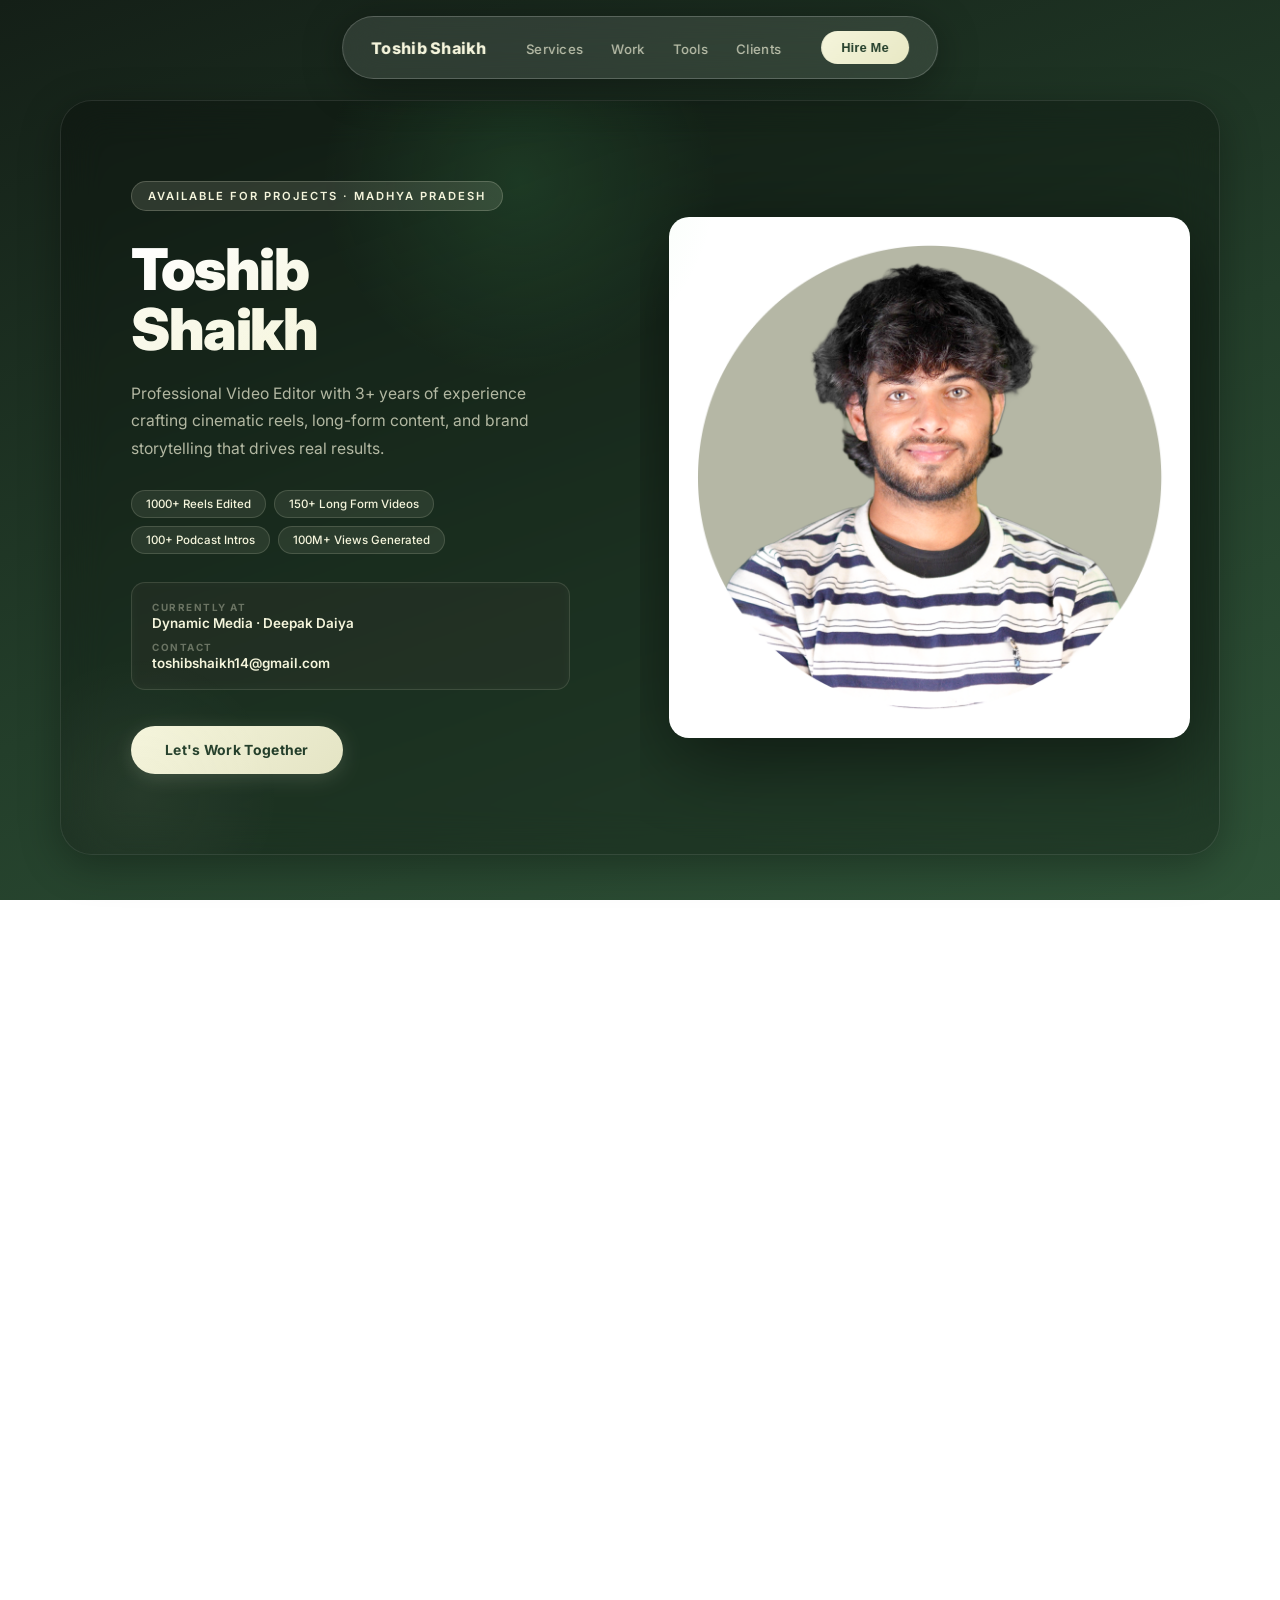
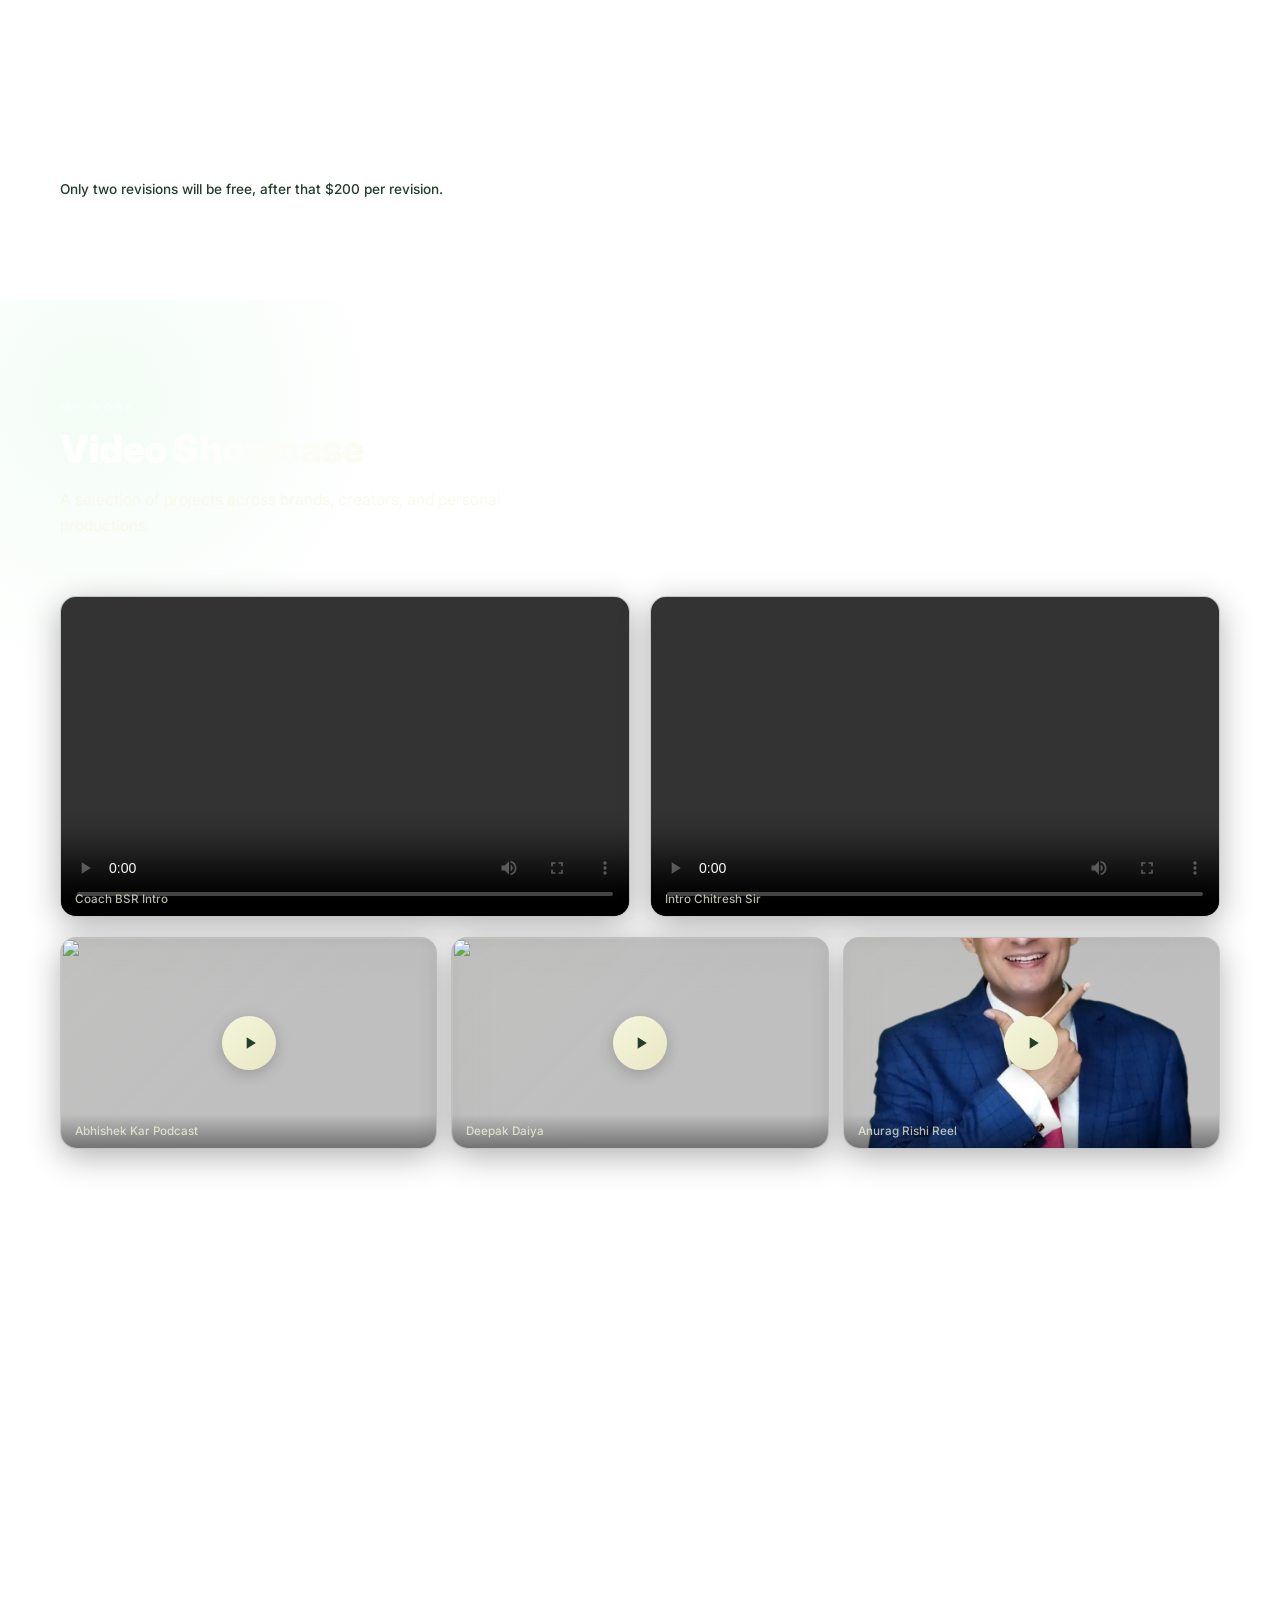
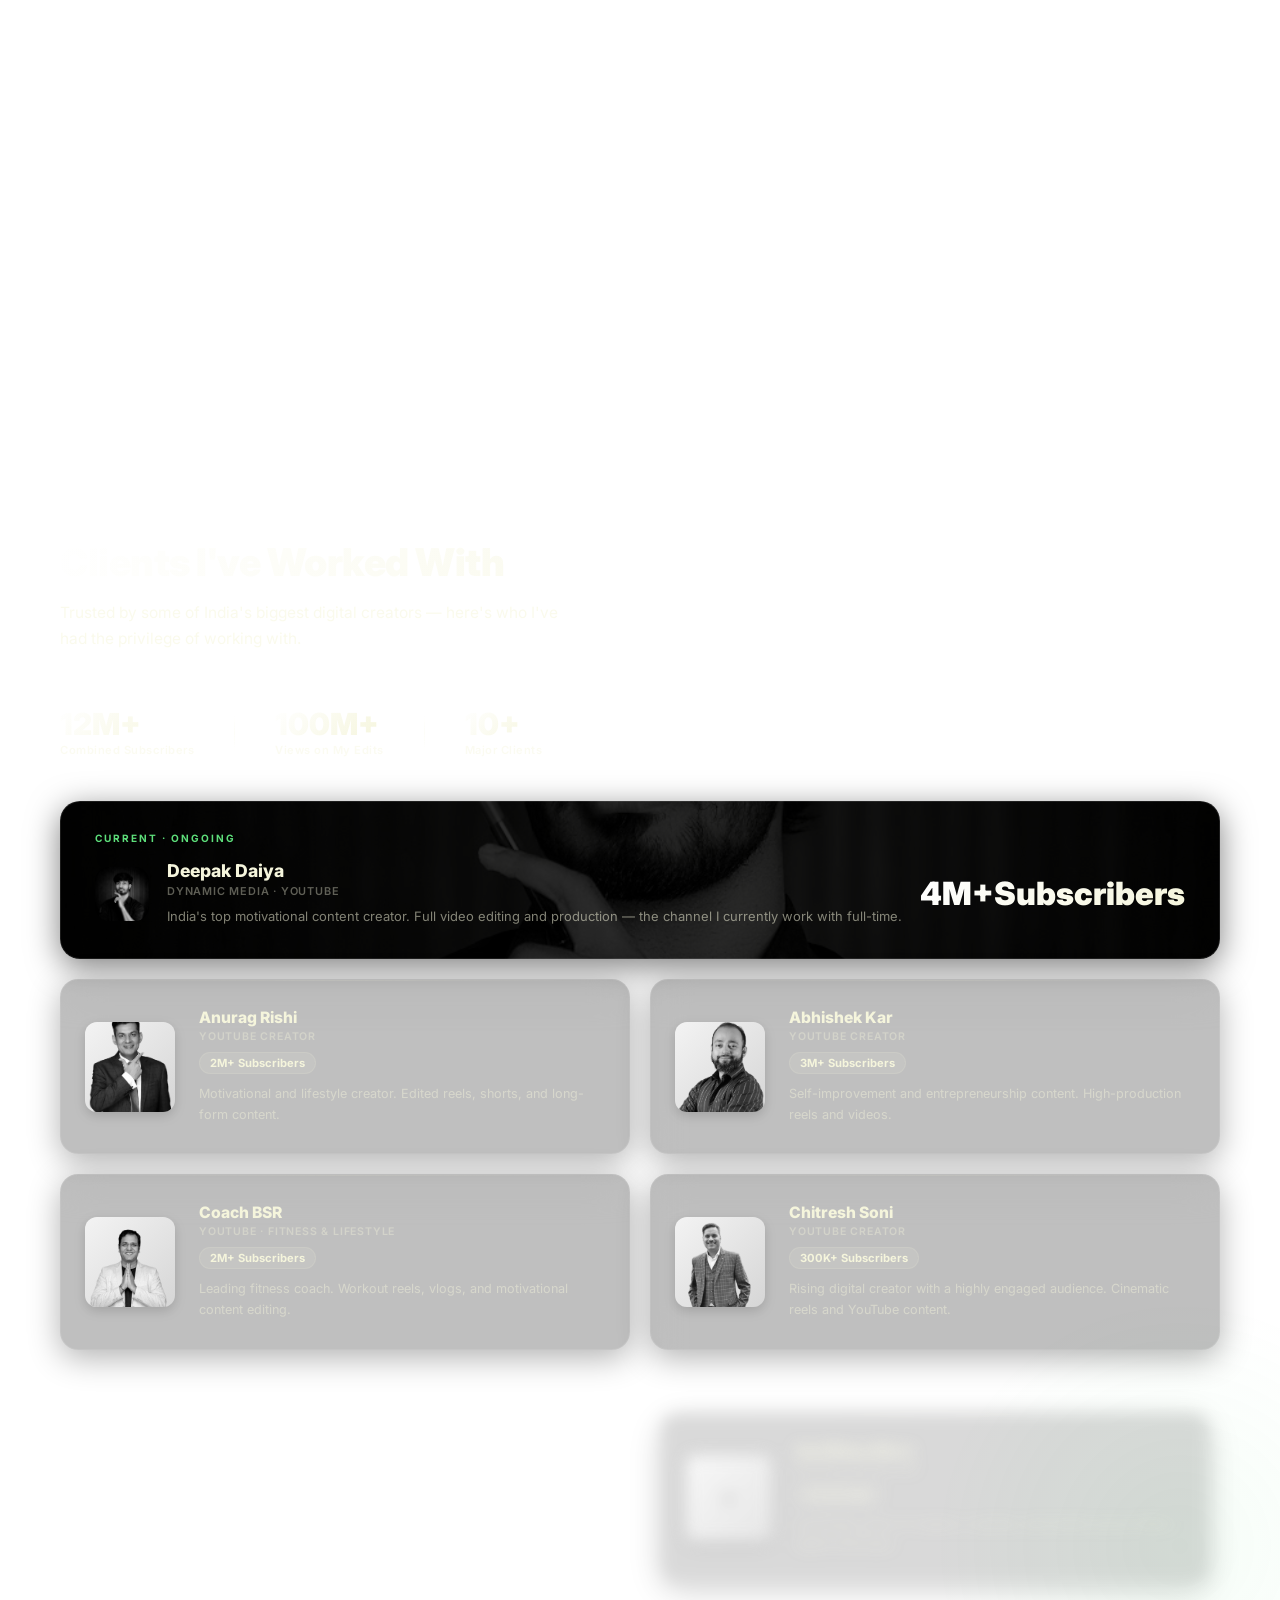
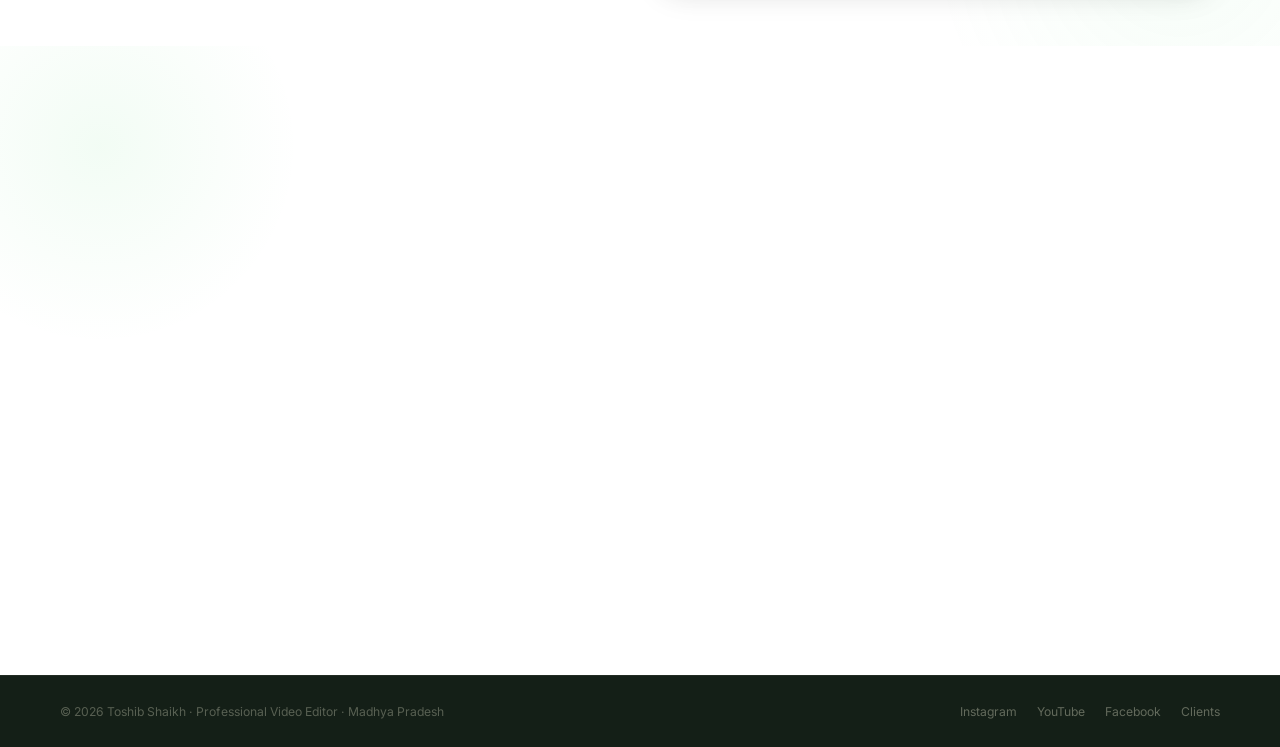
==== commit c752cd5a: "added section note for revision policy" ====
--- a/index.html
+++ b/index.html
@@ -104,6 +104,7 @@
         <p>Strategic video planning and content management to grow channels — from 0 to millions of views.</p>
       </div>
     </div>
+    <p class="section-note reveal">Only two revisions will be free, after that $200 per revision.</p>
   </section>
 
   <!-- 03 · VIDEO SHOWCASE -->
--- a/style.css
+++ b/style.css
@@ -402,6 +402,16 @@
   line-height: 1.72;
   max-width: 520px;
   margin-bottom: 56px;
+}
+
+.section-note {
+  font-size: 0.85rem;
+  color: var(--green);
+  opacity: 0.8;
+  line-height: 1.5;
+  max-width: 520px;
+  margin-top: 20px;
+  font-weight: 500;
 }
 
 /* ══════════════════════════════
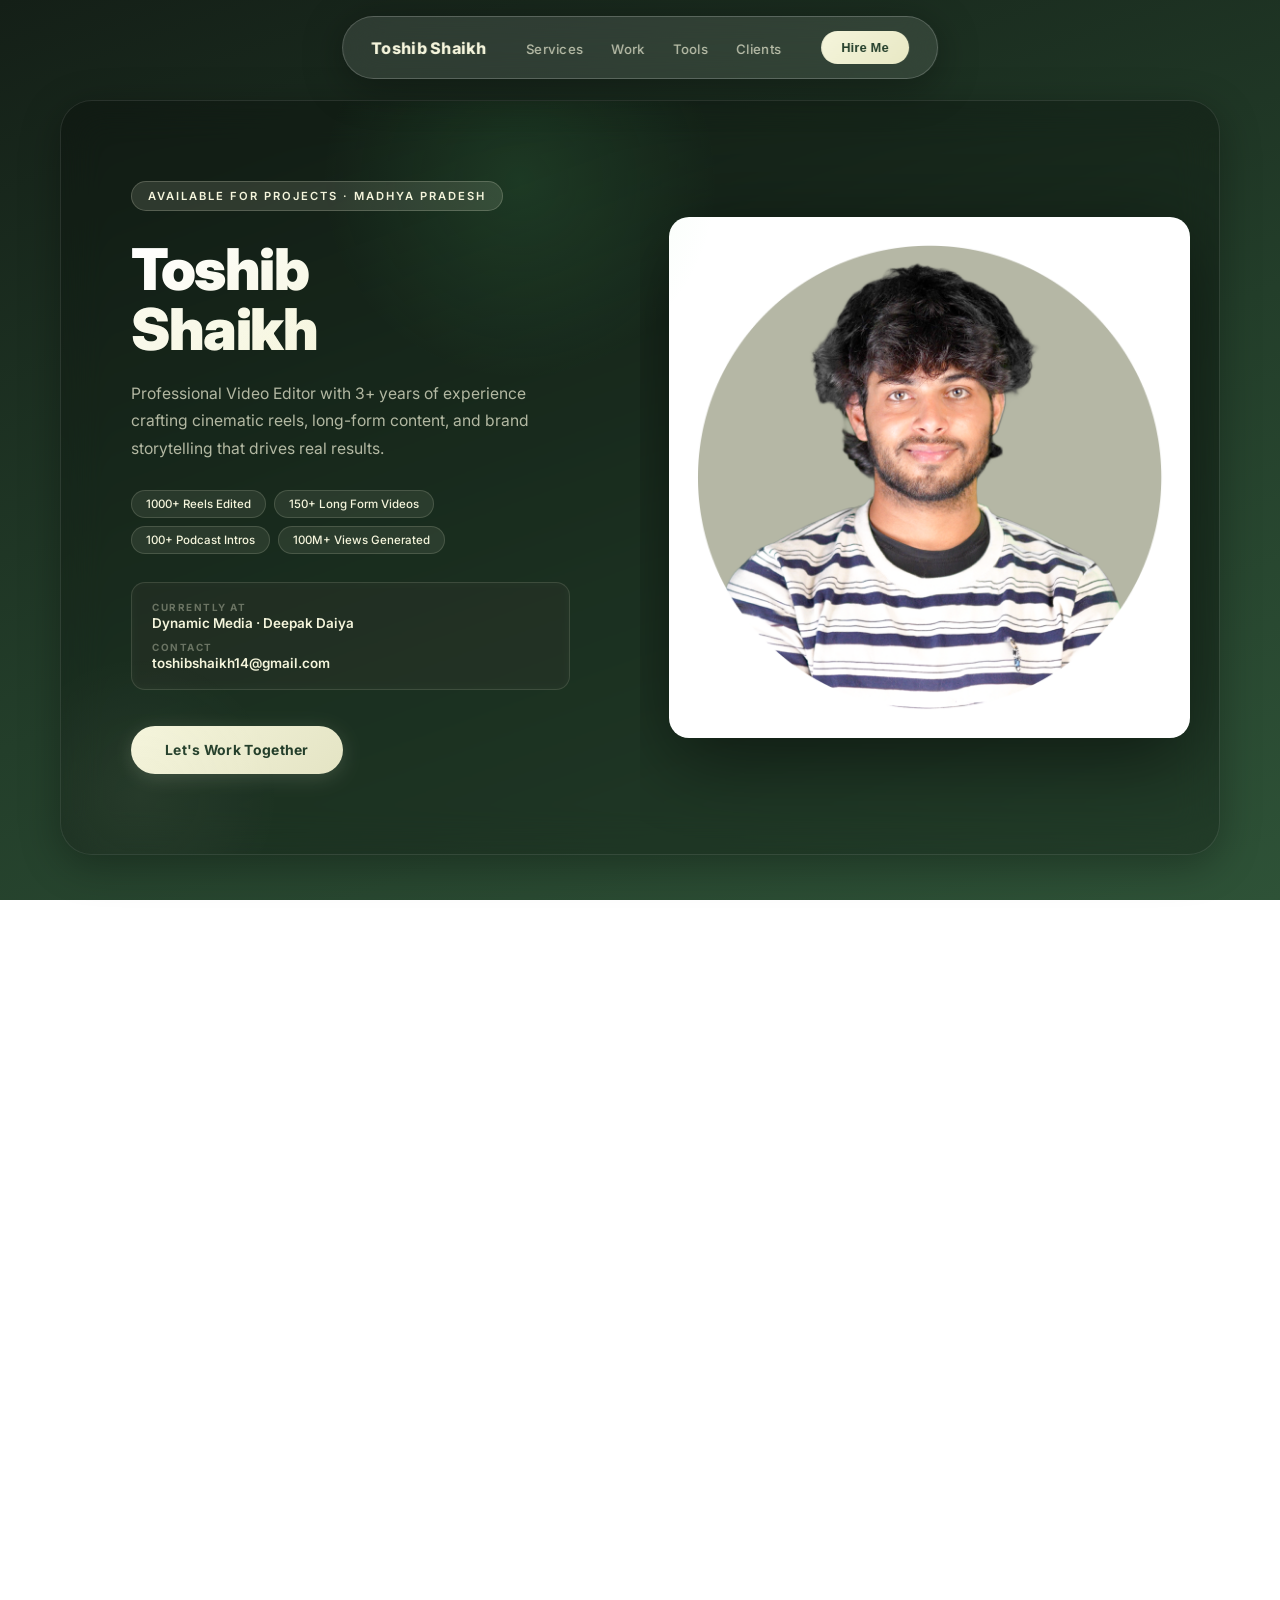
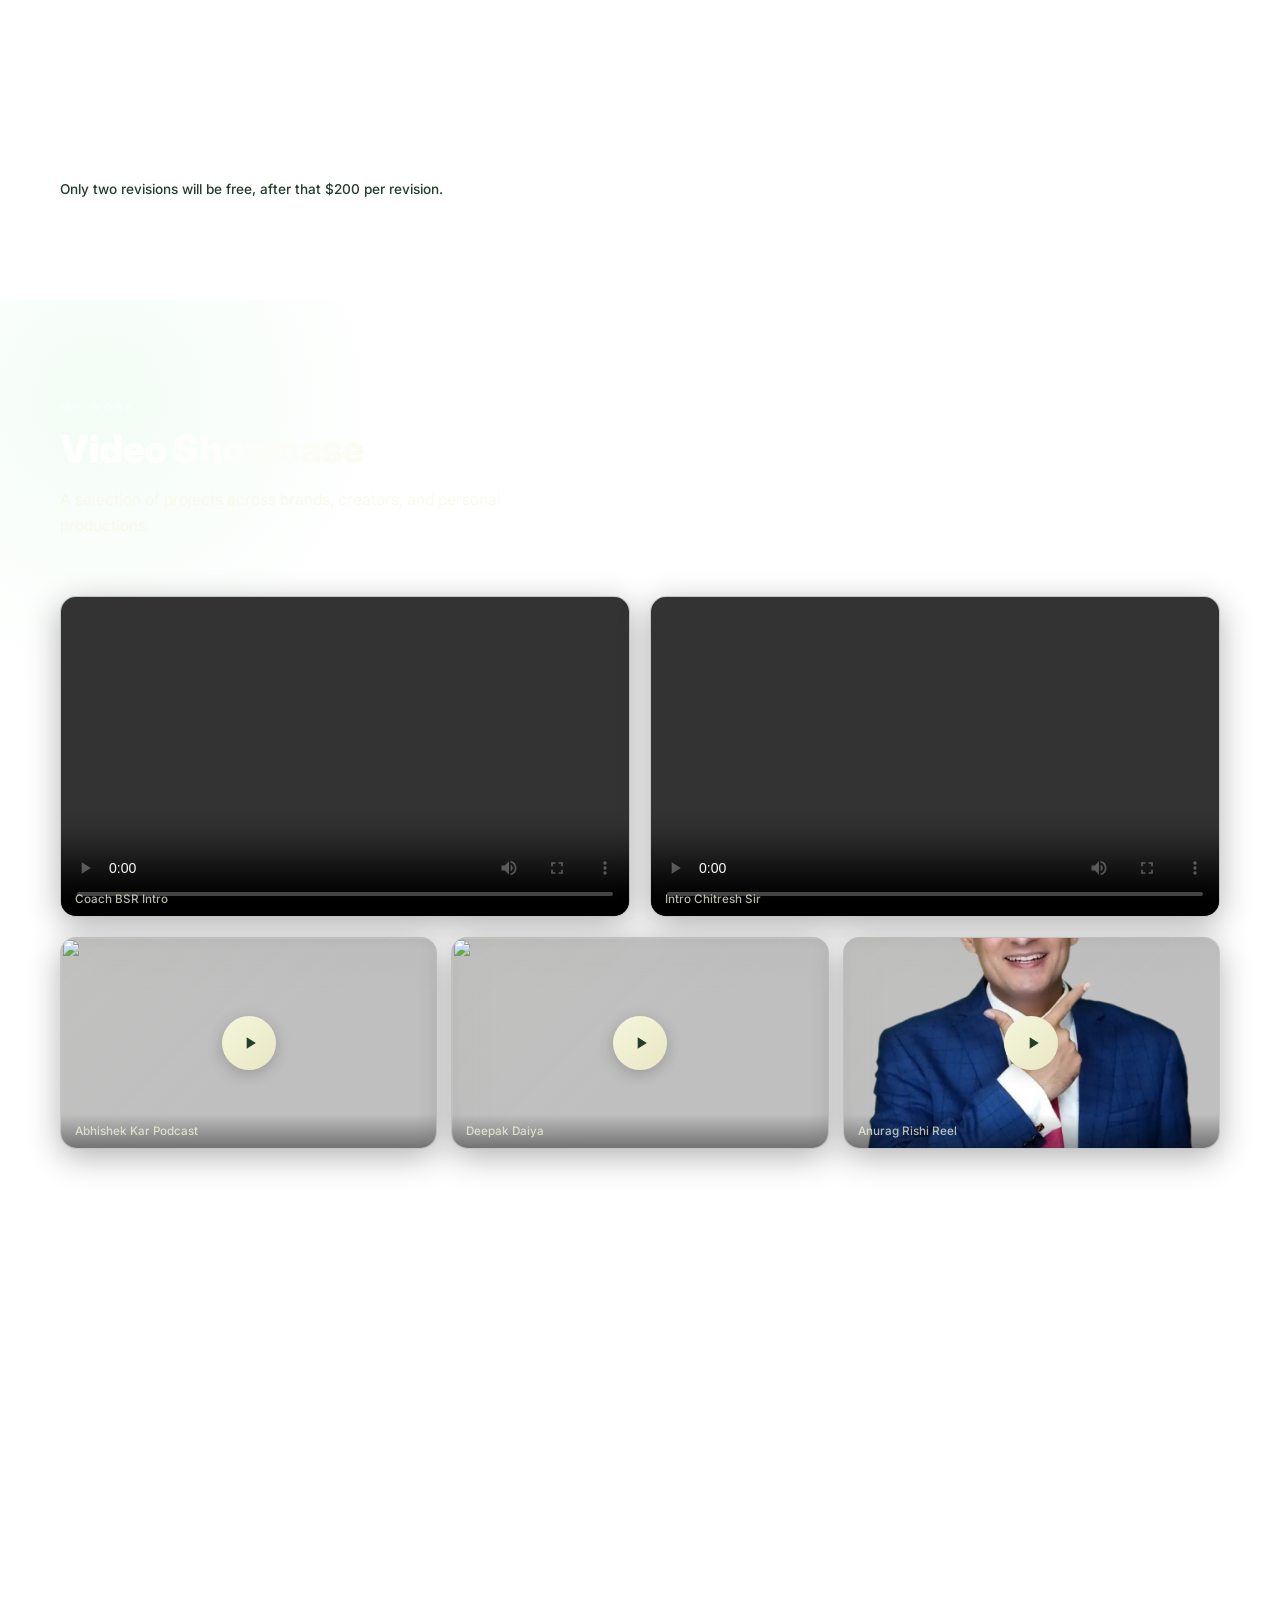
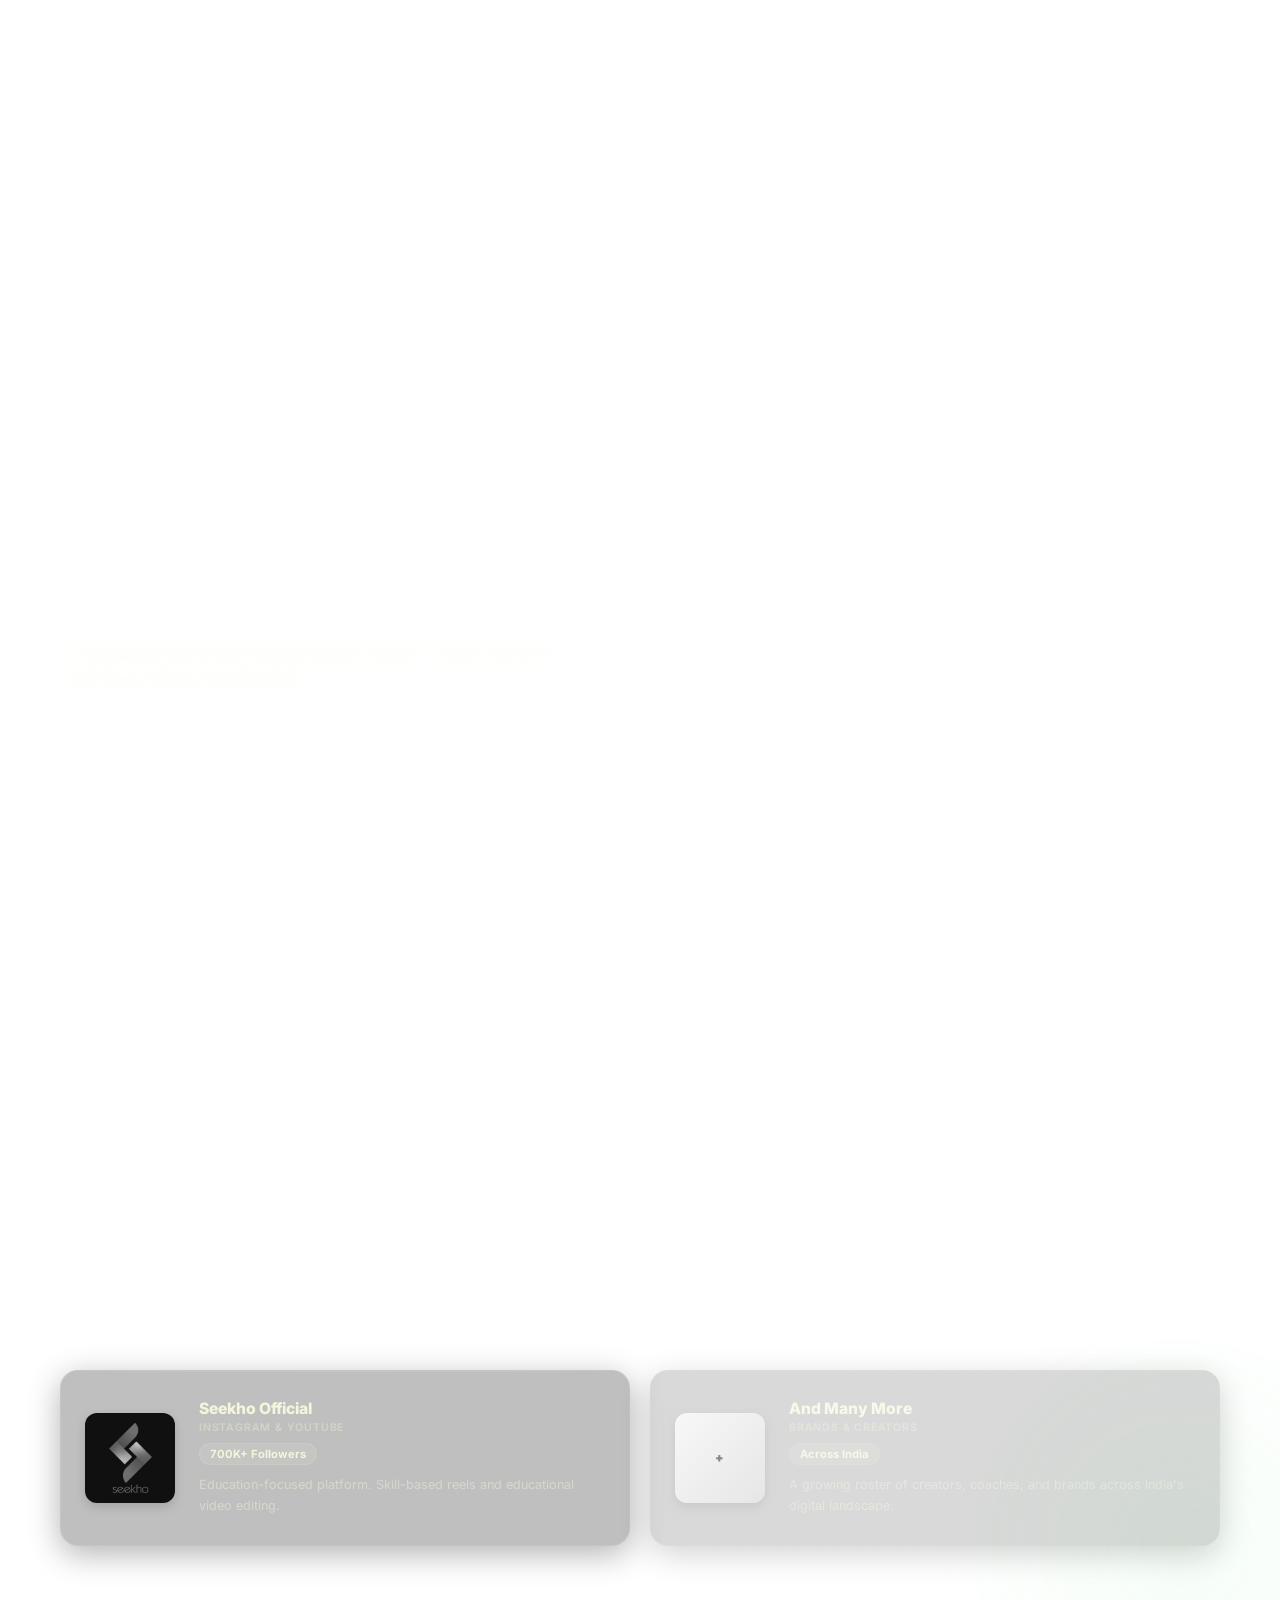
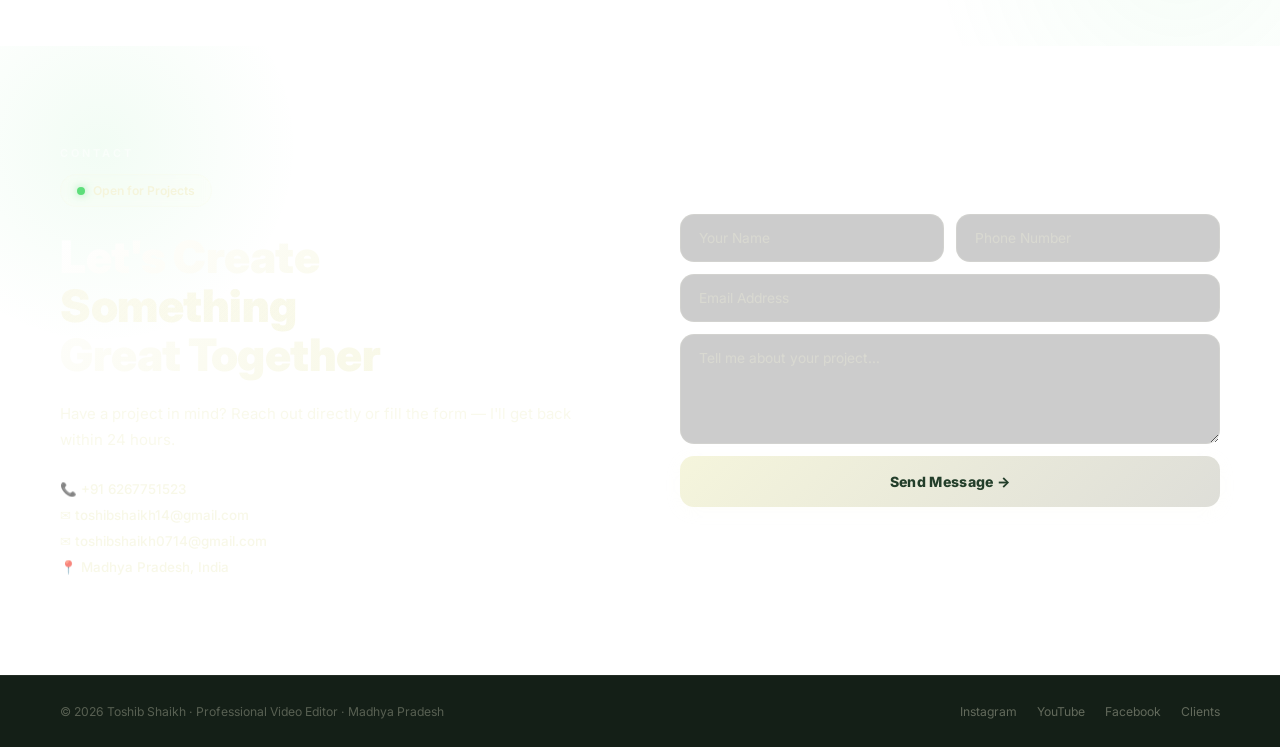
==== commit b39c80dc: "updated:   index.html renamed:    intro bsr  .mp4 -> intro bsr.mp4 renamed:    intro chitresh sir  ." ====
--- a/index.html
+++ b/index.html
@@ -115,11 +115,11 @@
 
         <div class="video-grid video-grid-top" style="display: grid; grid-template-columns: 1fr 1fr; gap: 20px; margin-bottom: 20px;">
       <div class="video-placeholder reveal" style="padding: 0; display: block; overflow: hidden;">
-        <video src="intro bsr .mp4" controls preload="metadata" style="width: 100%; height: 100%; object-fit: cover;"></video>
+        <video src="intro bsr.mp4" controls preload="metadata" style="width: 100%; height: 100%; object-fit: cover;"></video>
         <div class="video-label">Coach BSR Intro</div>
       </div>
       <div class="video-placeholder reveal" style="padding: 0; display: block; overflow: hidden;">
-        <video src="intro chitresh sir .mp4" controls preload="metadata" style="width: 100%; height: 100%; object-fit: cover;"></video>
+        <video src="intro chitresh sir.mp4" controls preload="metadata" style="width: 100%; height: 100%; object-fit: cover;"></video>
         <div class="video-label">Intro Chitresh Sir</div>
       </div>
     </div>
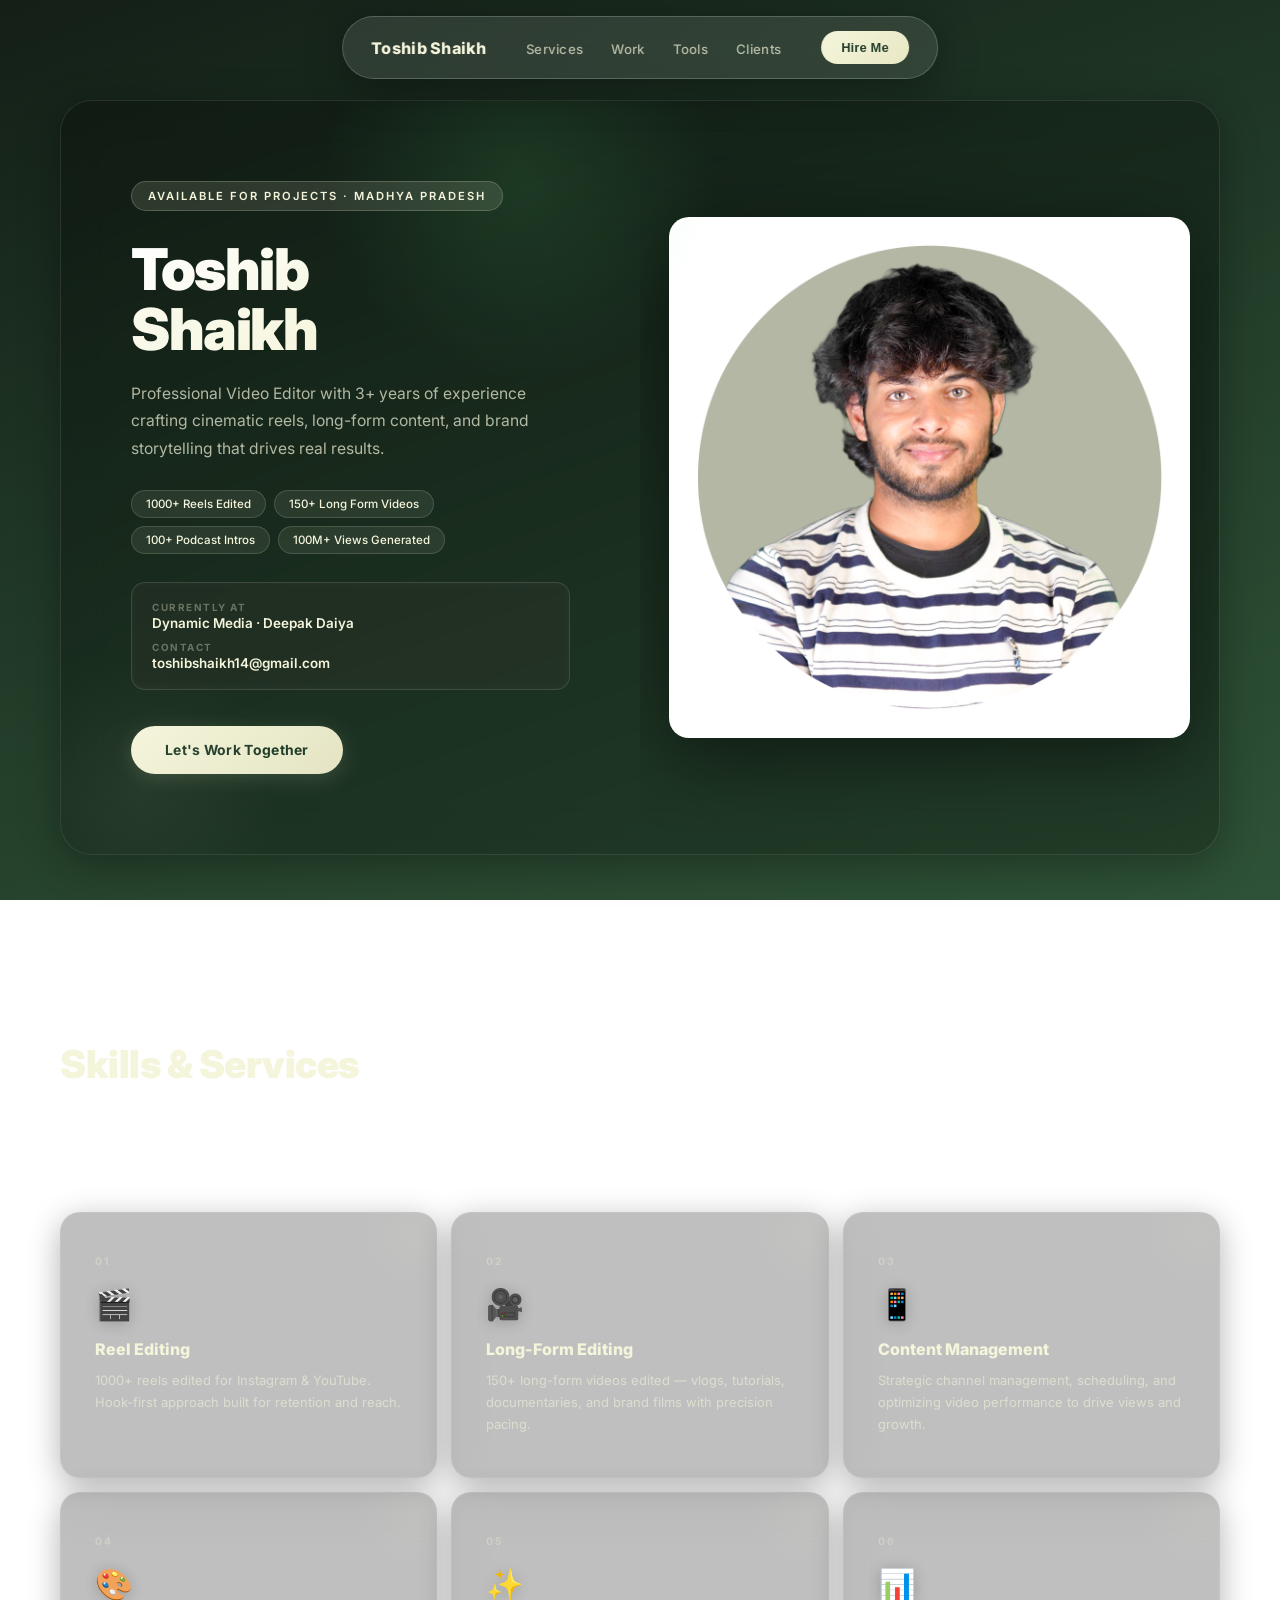
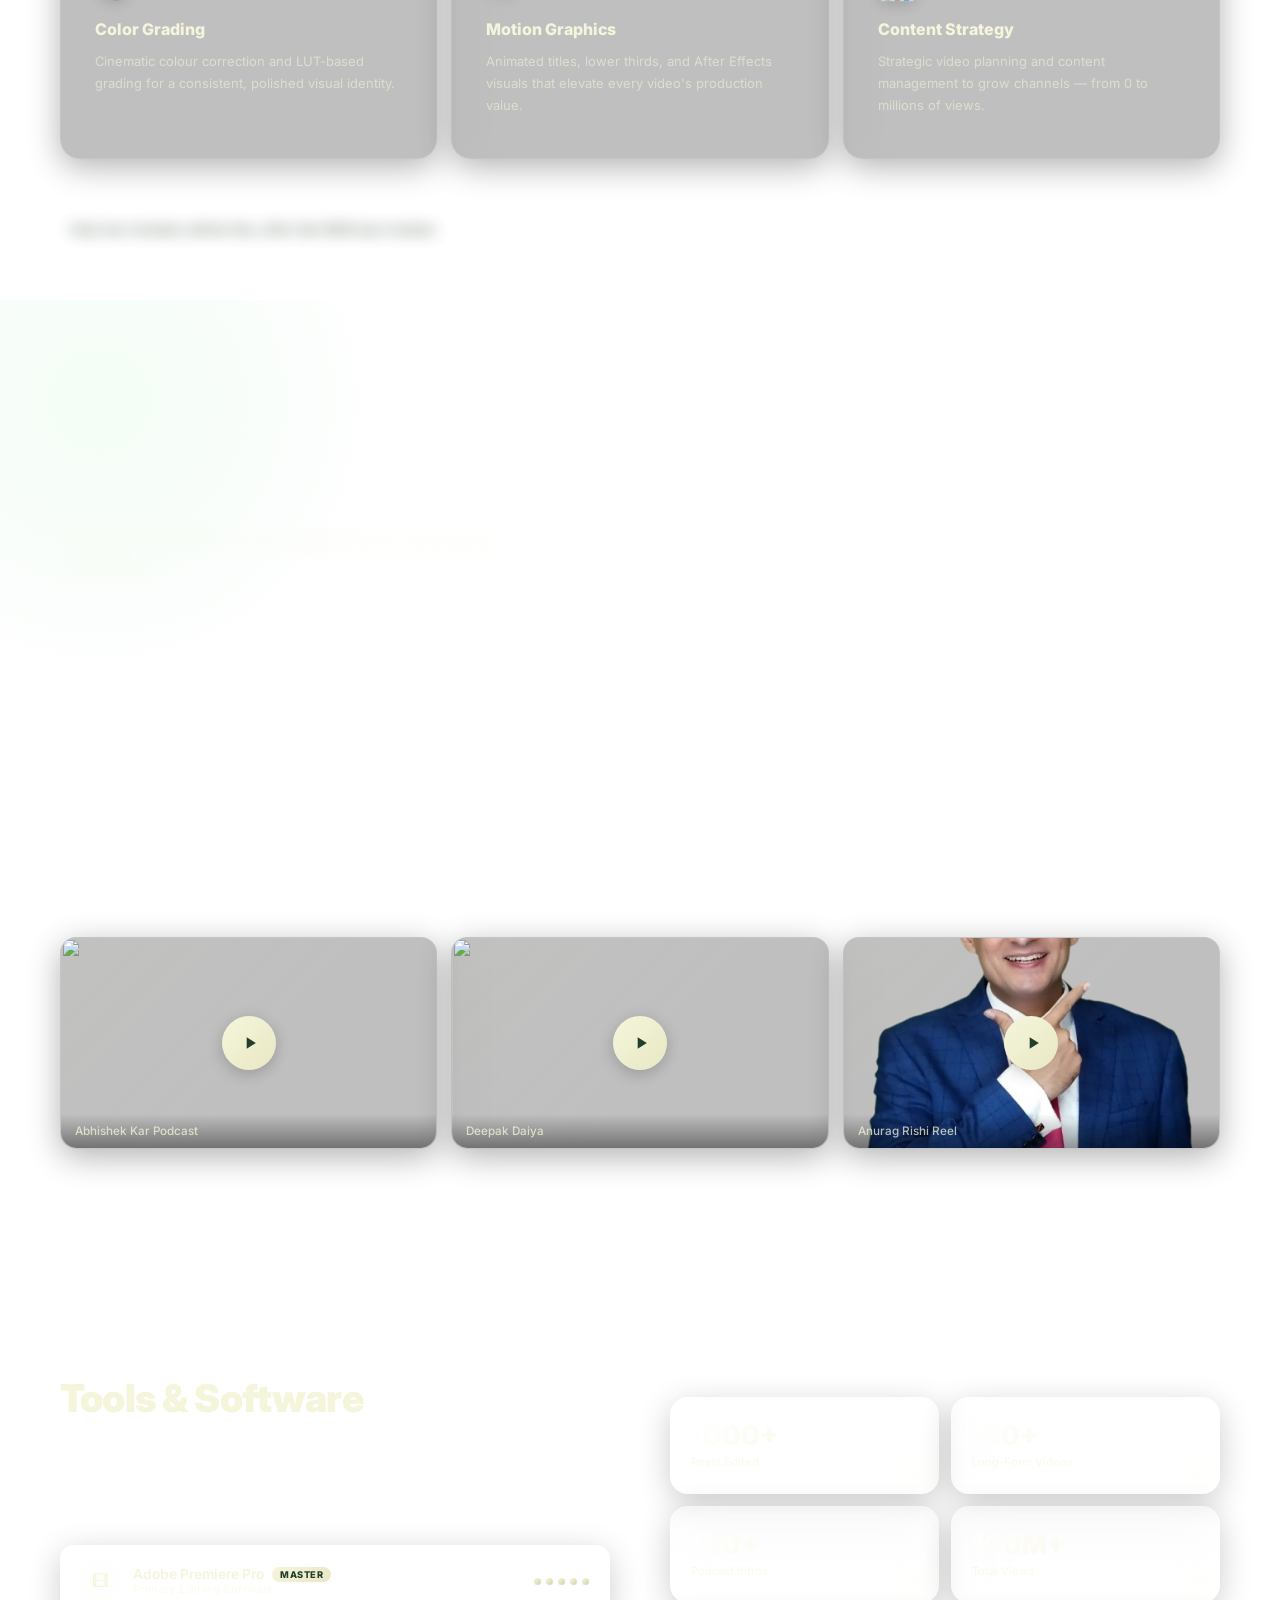
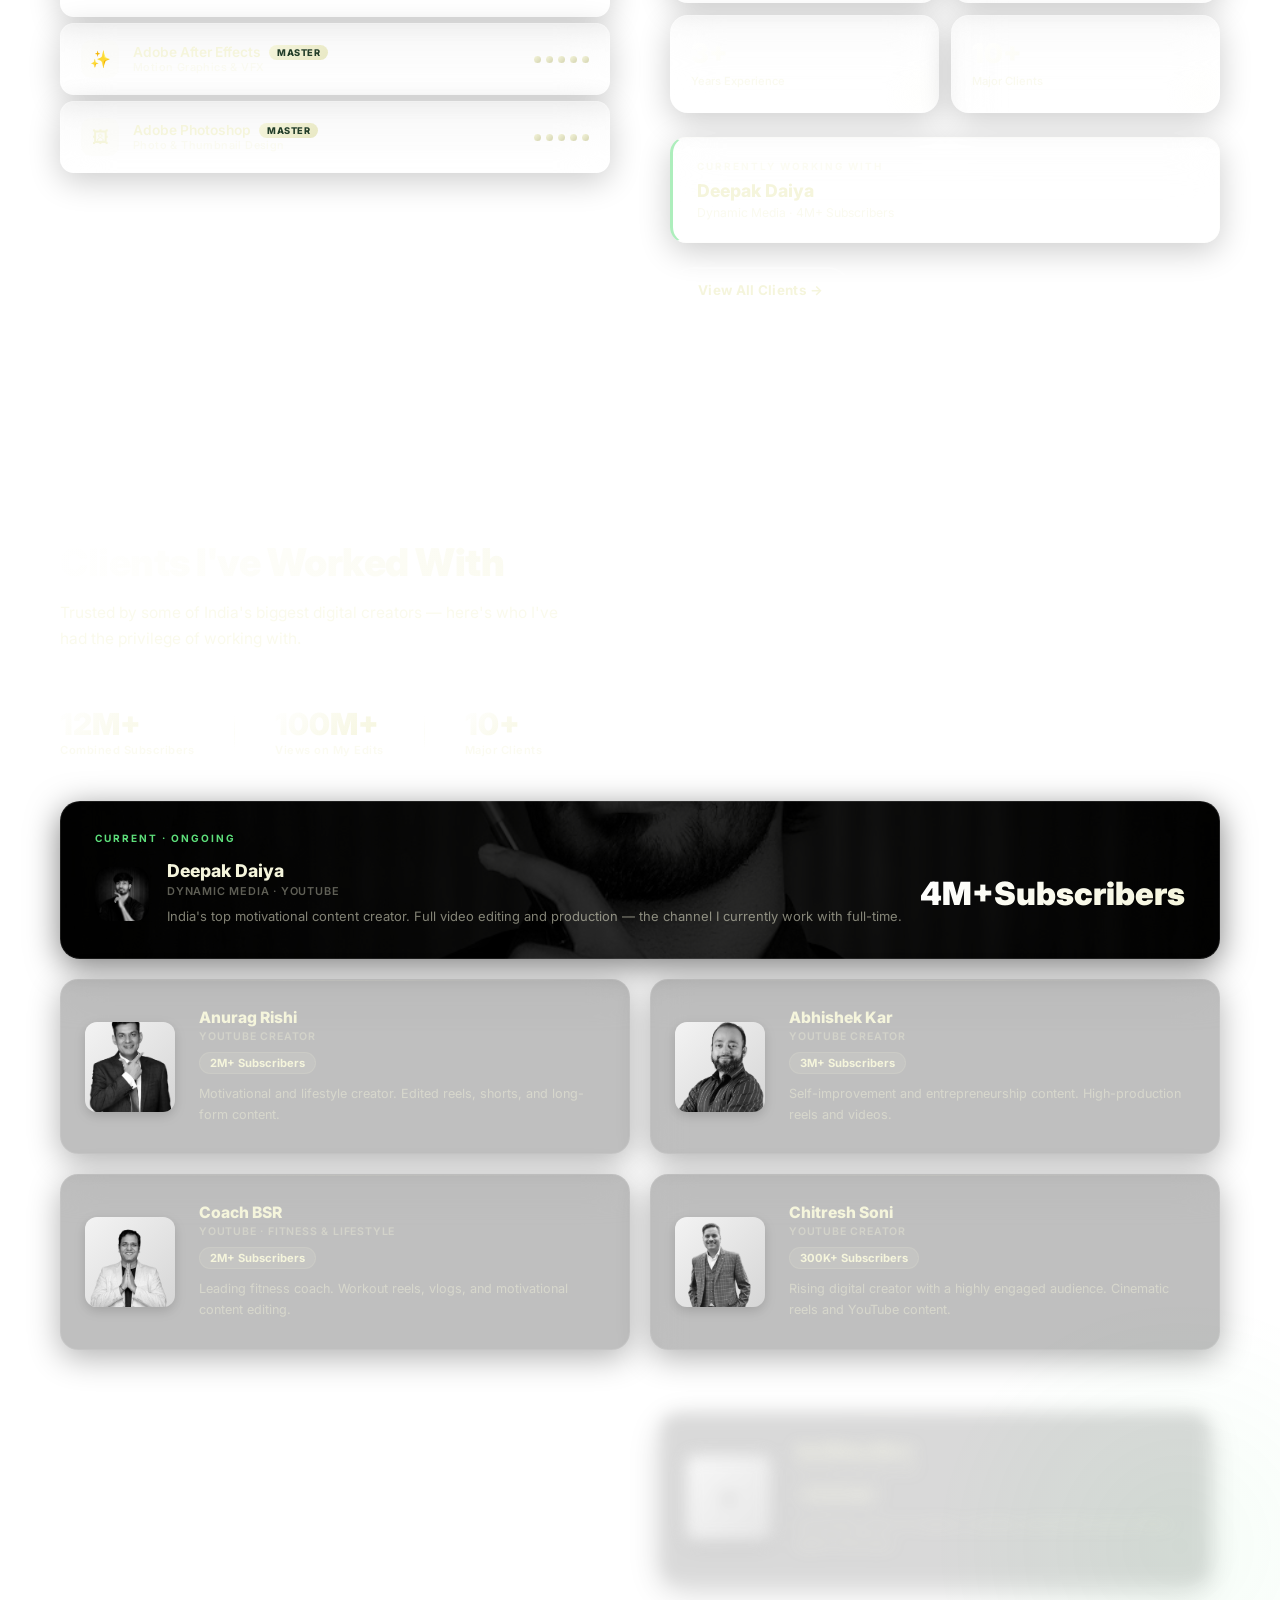
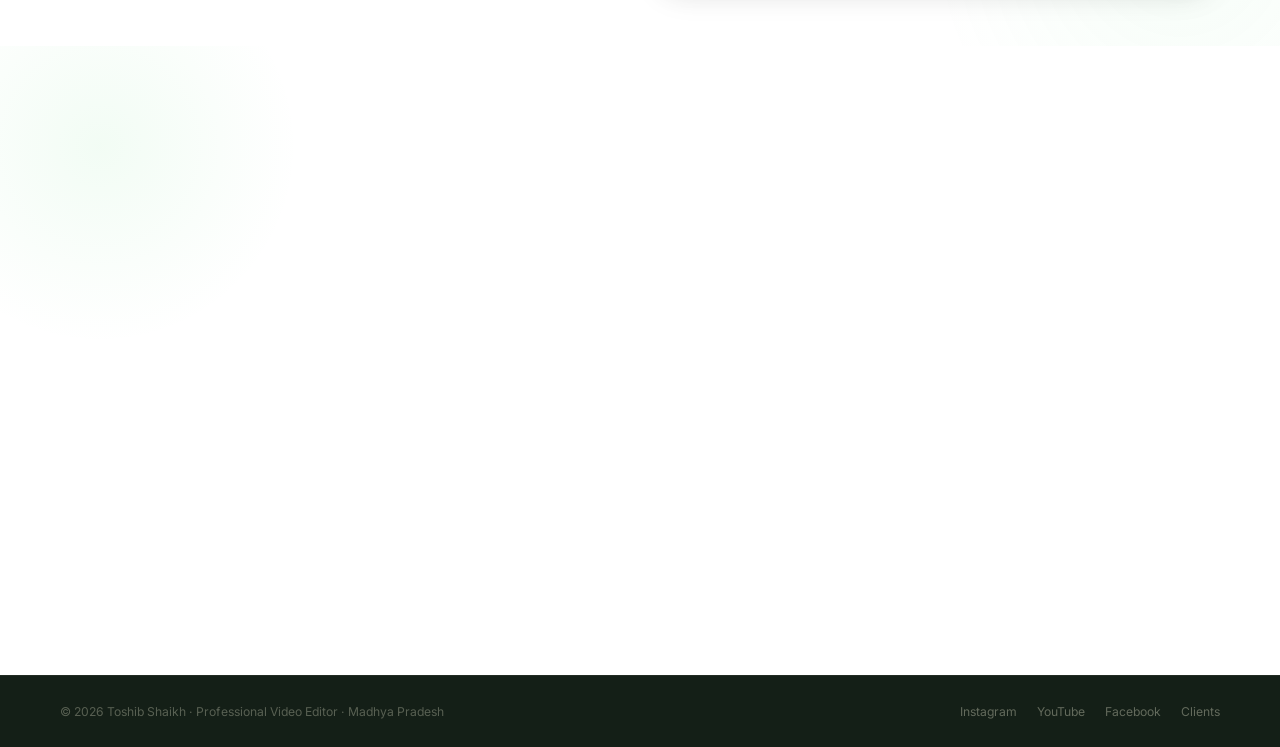
==== commit 541b6f97: "changes videos to link" ====
--- a/index.html
+++ b/index.html
@@ -114,13 +114,17 @@
     <p class="section-sub reveal">A selection of projects across brands, creators, and personal productions.</p>
 
         <div class="video-grid video-grid-top" style="display: grid; grid-template-columns: 1fr 1fr; gap: 20px; margin-bottom: 20px;">
-      <div class="video-placeholder reveal" style="padding: 0; display: block; overflow: hidden;">
-        <video src="intro bsr.mp4" controls preload="metadata" style="width: 100%; height: 100%; object-fit: cover;"></video>
-        <div class="video-label">Coach BSR Intro</div>
-      </div>
-      <div class="video-placeholder reveal" style="padding: 0; display: block; overflow: hidden;">
-        <video src="intro chitresh sir.mp4" controls preload="metadata" style="width: 100%; height: 100%; object-fit: cover;"></video>
-        <div class="video-label">Intro Chitresh Sir</div>
+      <div class="video-placeholder reveal" style="padding: 0; display: block; overflow: hidden; position: relative;">
+        <div style="position: absolute; inset: 0; width: 100%; height: 100%;">
+          <iframe src="https://player.vimeo.com/video/1184750025?badge=0&amp;autopause=0&amp;player_id=0&amp;app_id=58479" frameborder="0" allow="autoplay; fullscreen; picture-in-picture; clipboard-write" allowfullscreen style="position: absolute; top: 0; left: 0; width: 100%; height: 100%;"></iframe>
+        </div>
+        <div class="video-label" style="position: relative; z-index: 10; margin-top: -40px;">Coach BSR Intro</div>
+      </div>
+      <div class="video-placeholder reveal" style="padding: 0; display: block; overflow: hidden; position: relative;">
+        <div style="position: absolute; inset: 0; width: 100%; height: 100%;">
+          <iframe src="https://player.vimeo.com/video/1184750024?badge=0&amp;autopause=0&amp;player_id=0&amp;app_id=58479" frameborder="0" allow="autoplay; fullscreen; picture-in-picture; clipboard-write" allowfullscreen style="position: absolute; top: 0; left: 0; width: 100%; height: 100%;"></iframe>
+        </div>
+        <div class="video-label" style="position: relative; z-index: 10; margin-top: -40px;">Intro Chitresh Sir</div>
       </div>
     </div>
 
